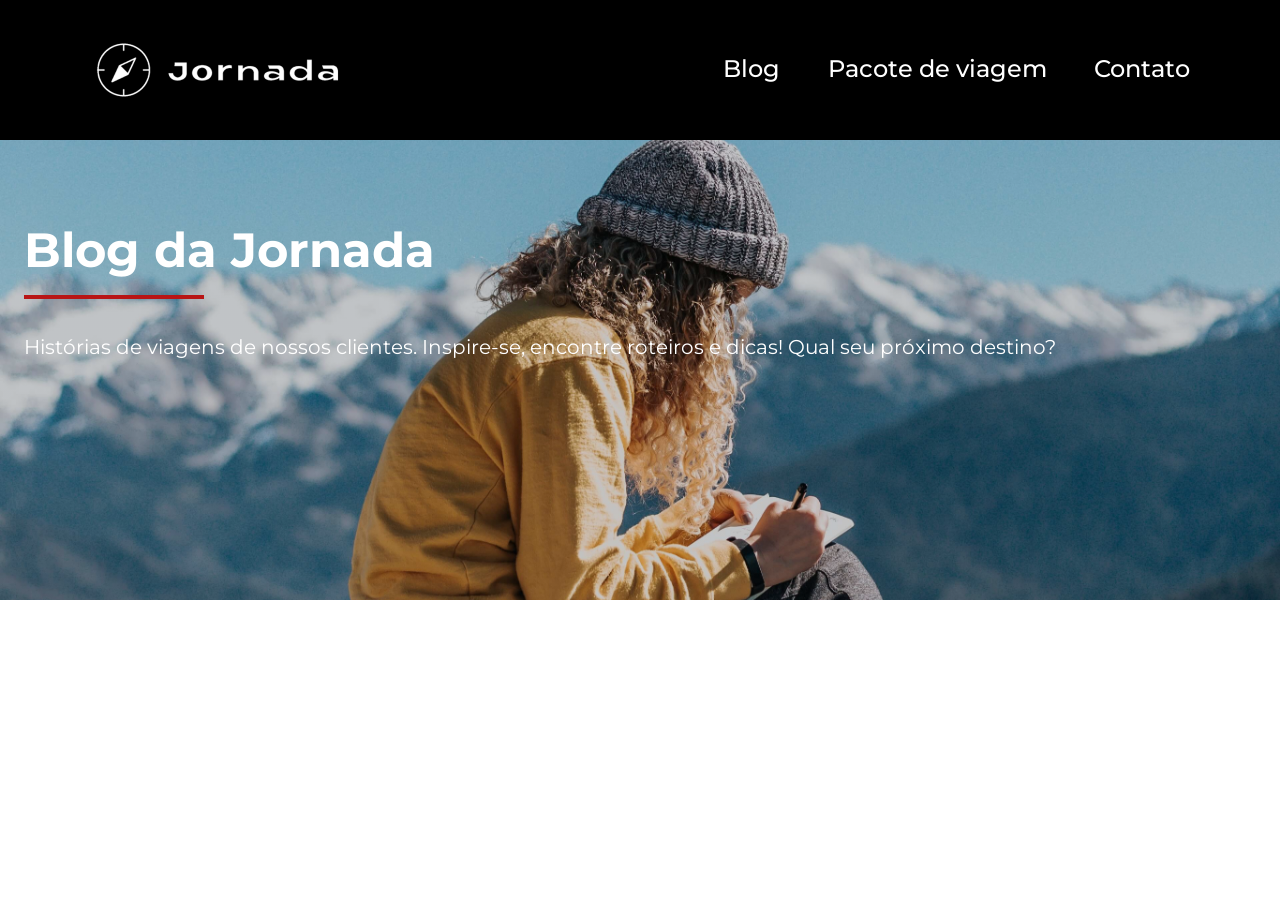
==== pages/blog.html @ 0d0328c6 "Finaliza hero mobile" ====
<!doctype html>
<html lang="pt-BR">
  <head>
    <meta charset="UTF-8" />
    <meta name="viewport" content="width=device-width, initial-scale=1.0" />
    <link rel="stylesheet" href="/css/style.css" />
    <title>Blog</title>
  </head>
  <body>
    <header class="main-header">
      <a class="logo" href="../index.html" title="voltar para a página inicial">
        <img
          class="img_mobile"
          src="../img/bussola-jornada-branca.svg"
          alt="Bussola do logo Jornada Viagens na cor branca"
        />
        <img
          class="img_desktop"
          src="../img/bussola-texto-jornada-branco.png"
          alt="Logo Jornada Viagens na cor branca"
        />
      </a>
      <div class="navigation_menu">
        <label for="menu">
          <img src="../img/menu.svg" alt="menu" />
        </label>
        <input type="checkbox" id="menu" hidden />
        <nav class="lista_esconder">
          <ul class="list_link">
            <li>
              <a href="../pages/blog.html" target="_blank" title="Acessar Blog"
                >Blog</a
              >
            </li>
            <li>
              <a
                href="../pacotes.html"
                target="_blank"
                title="Acessar pacotes de viagem"
                >Pacote de viagem</a
              >
            </li>
            <li>
              <a href="../contato.html" target="_blank" title="Acessar contato"
                >Contato</a
              >
            </li>
          </ul>
        </nav>
      </div>
    </header>
    <section class="main-hero-blog">
      <div class="hero-blog-content">
        <div class="section-title">
          <h2>Blog da Jornada</h2>
          <hr />
        </div>
        <p>
          Histórias de viagens de nossos clientes. Inspire-se, encontre roteiros
          e dicas! Qual seu próximo destino?
        </p>
      </div>
    </section>
  </body>
</html>
---- css/style.css ----
@import url(global.css);
@import url(header.css);
@import url(hero.css);
@import url(offers.css);
@import url(category-search.css);
@import url(destinations.css);
@import url(payments.css);
@import url(testimonials.css);
@import url(main_footer.css);
@import url(pages-blog-hero.css);
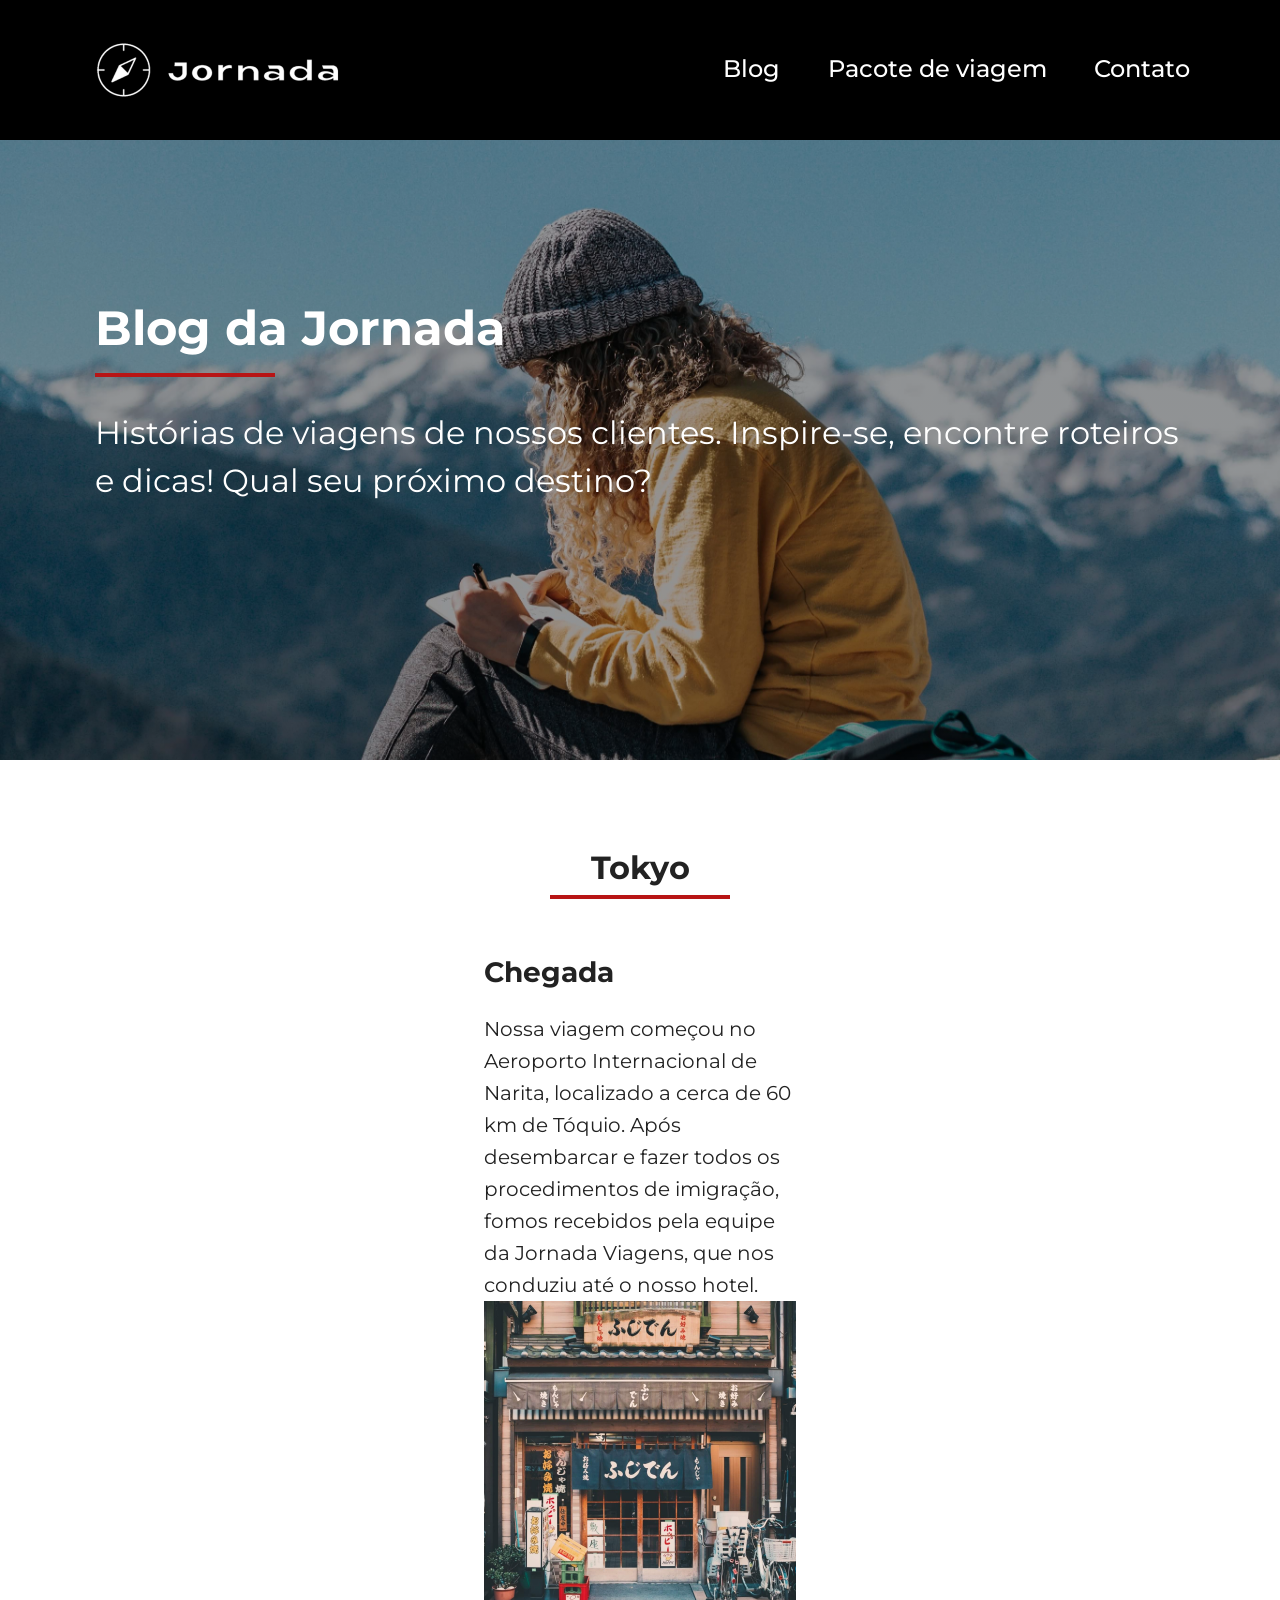
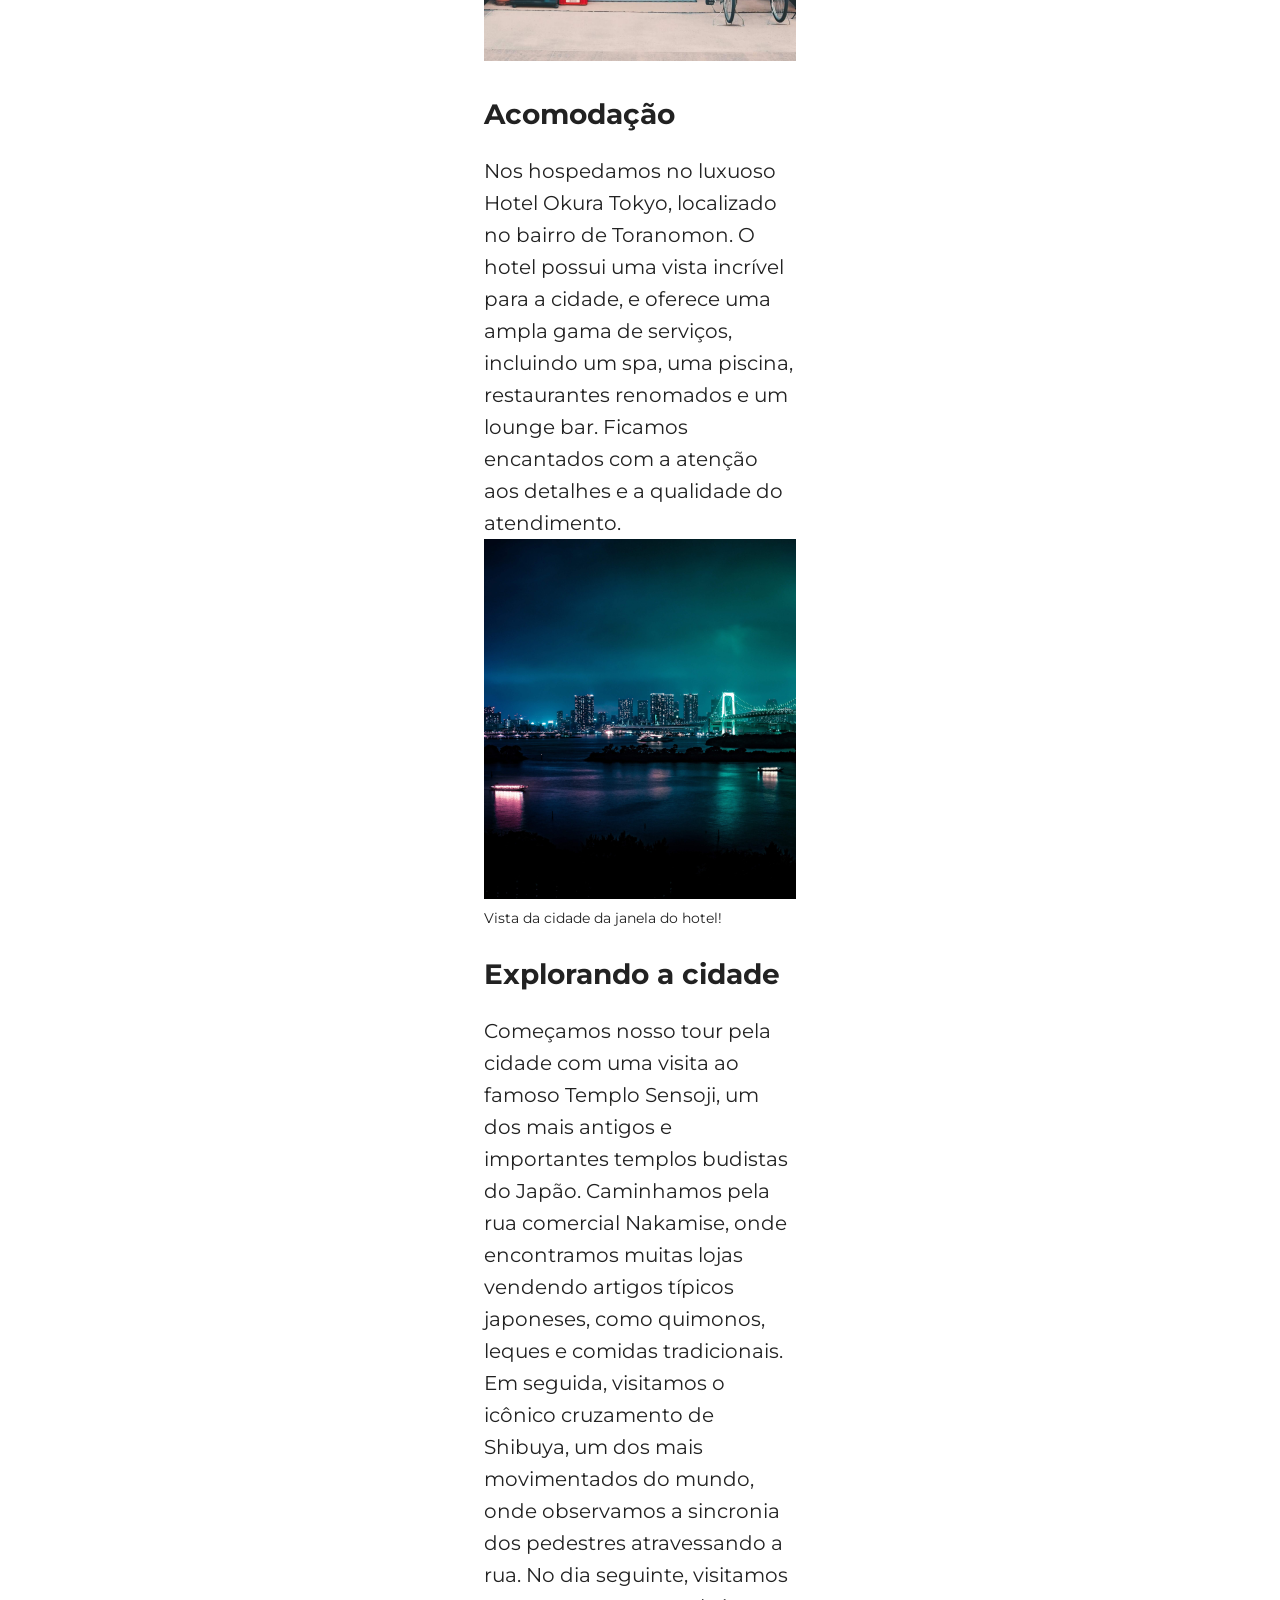
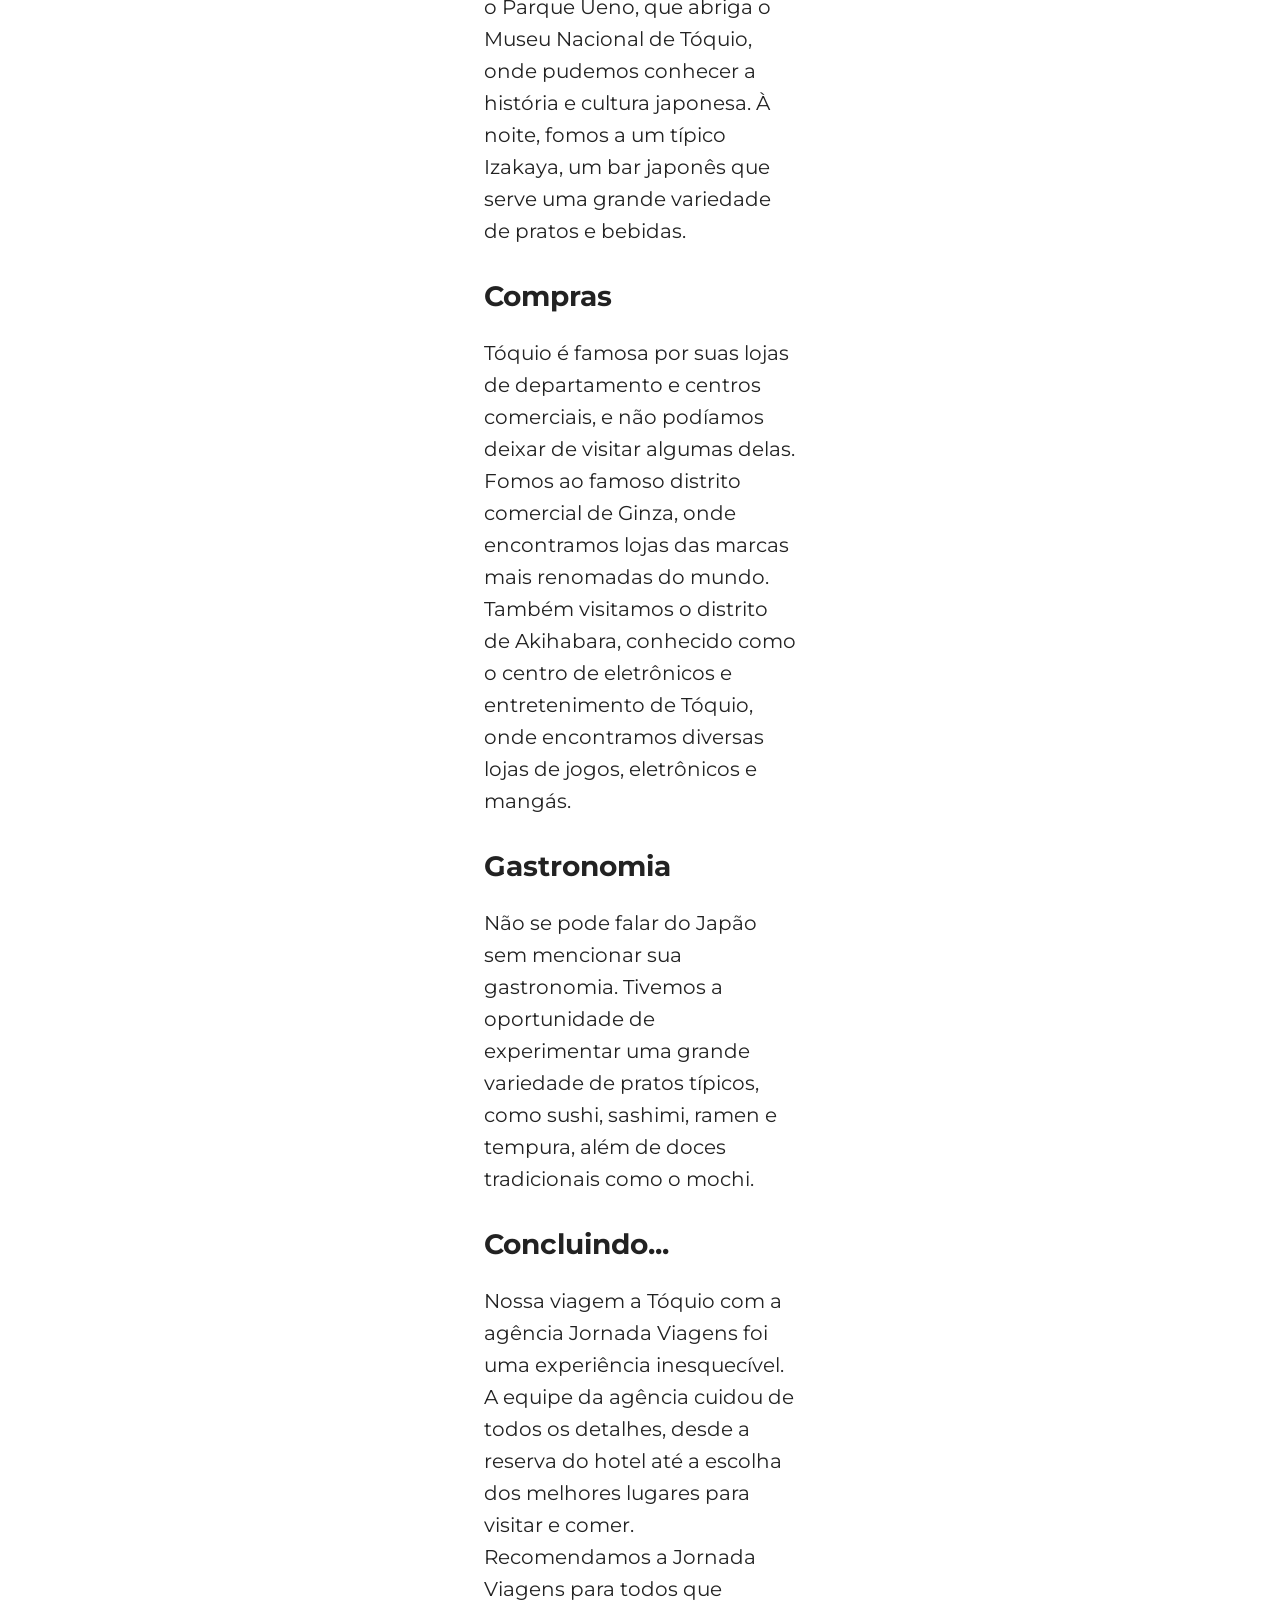
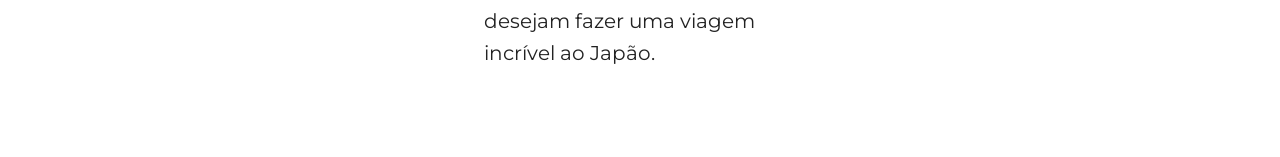
==== commit 6f7ad93c: "Finaliza seção destinations do blog para mobile" ====
--- a/pages/blog.html
+++ b/pages/blog.html
@@ -61,5 +61,78 @@
         </p>
       </div>
     </section>
+    <section class="blog-destinations">
+      <div>
+        <div class="section-title">
+          <h2>Tokyo</h2>
+          <hr />
+        </div>
+        <div class="blog-destinations-content">
+          <h3>Chegada</h3>
+          <p>
+            Nossa viagem começou no Aeroporto Internacional de Narita,
+            localizado a cerca de 60 km de Tóquio. Após desembarcar e fazer
+            todos os procedimentos de imigração, fomos recebidos pela equipe da
+            Jornada Viagens, que nos conduziu até o nosso hotel.
+          </p>
+          <div class="blog-tokyo-store">
+            <img
+              src="/img/blog-tokyo-store-mobile.png"
+              alt="Imagem da frente de uma loja em Tokyo"
+            />
+          </div>
+          <h3>Acomodação</h3>
+          <p>
+            Nos hospedamos no luxuoso Hotel Okura Tokyo, localizado no bairro de
+            Toranomon. O hotel possui uma vista incrível para a cidade, e
+            oferece uma ampla gama de serviços, incluindo um spa, uma piscina,
+            restaurantes renomados e um lounge bar. Ficamos encantados com a
+            atenção aos detalhes e a qualidade do atendimento.
+          </p>
+          <div class="blog-tokyo">
+            <img src="/img/Tokyo_Mobile.png" alt="Imagem de Tokyo" />
+            <figcaption>Vista da cidade da janela do hotel!</figcaption>
+          </div>
+          <h3>Explorando a cidade</h3>
+          <p>
+            Começamos nosso tour pela cidade com uma visita ao famoso Templo
+            Sensoji, um dos mais antigos e importantes templos budistas do
+            Japão. Caminhamos pela rua comercial Nakamise, onde encontramos
+            muitas lojas vendendo artigos típicos japoneses, como quimonos,
+            leques e comidas tradicionais. Em seguida, visitamos o icônico
+            cruzamento de Shibuya, um dos mais movimentados do mundo, onde
+            observamos a sincronia dos pedestres atravessando a rua. No dia
+            seguinte, visitamos o Parque Ueno, que abriga o Museu Nacional de
+            Tóquio, onde pudemos conhecer a história e cultura japonesa. À
+            noite, fomos a um típico Izakaya, um bar japonês que serve uma
+            grande variedade de pratos e bebidas.
+          </p>
+          <h3>Compras</h3>
+          <p>
+            Tóquio é famosa por suas lojas de departamento e centros comerciais,
+            e não podíamos deixar de visitar algumas delas. Fomos ao famoso
+            distrito comercial de Ginza, onde encontramos lojas das marcas mais
+            renomadas do mundo. Também visitamos o distrito de Akihabara,
+            conhecido como o centro de eletrônicos e entretenimento de Tóquio,
+            onde encontramos diversas lojas de jogos, eletrônicos e mangás.
+          </p>
+          <h3>Gastronomia</h3>
+          <p>
+            Não se pode falar do Japão sem mencionar sua gastronomia. Tivemos a
+            oportunidade de experimentar uma grande variedade de pratos típicos,
+            como sushi, sashimi, ramen e tempura, além de doces tradicionais
+            como o mochi.
+          </p>
+          <h3>Concluindo...</h3>
+          <p>
+            Nossa viagem a Tóquio com a agência Jornada Viagens foi uma
+            experiência inesquecível. A equipe da agência cuidou de todos os
+            detalhes, desde a reserva do hotel até a escolha dos melhores
+            lugares para visitar e comer. Recomendamos a Jornada Viagens para
+            todos que desejam fazer uma viagem incrível ao Japão.
+          </p>
+        </div>
+      </div>
+    </section>
   </body>
 </html>
--- a/css/style.css
+++ b/css/style.css
@@ -7,4 +7,5 @@
 @import url(payments.css);
 @import url(testimonials.css);
 @import url(main_footer.css);
-@import url(pages-blog-hero.css);+@import url(pages-blog-hero.css);
+@import url(pages-blog-destinations.css);
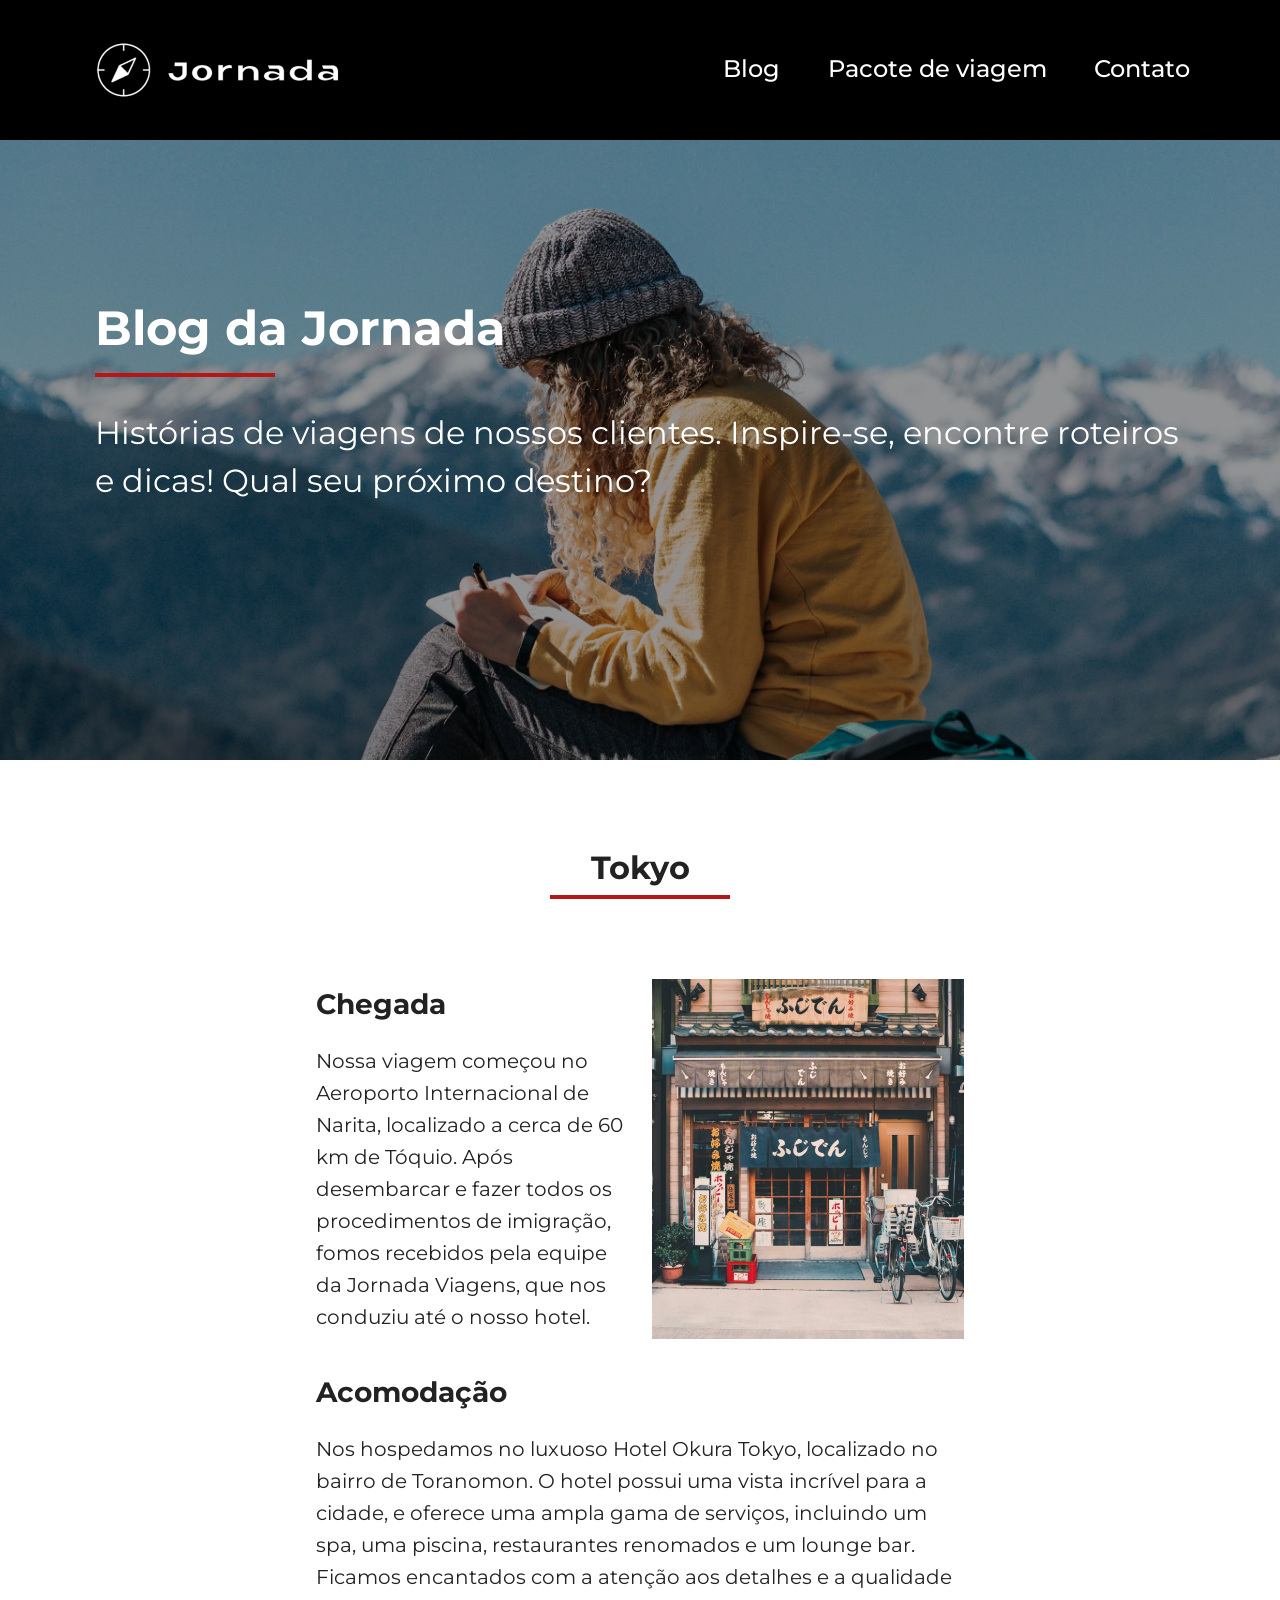
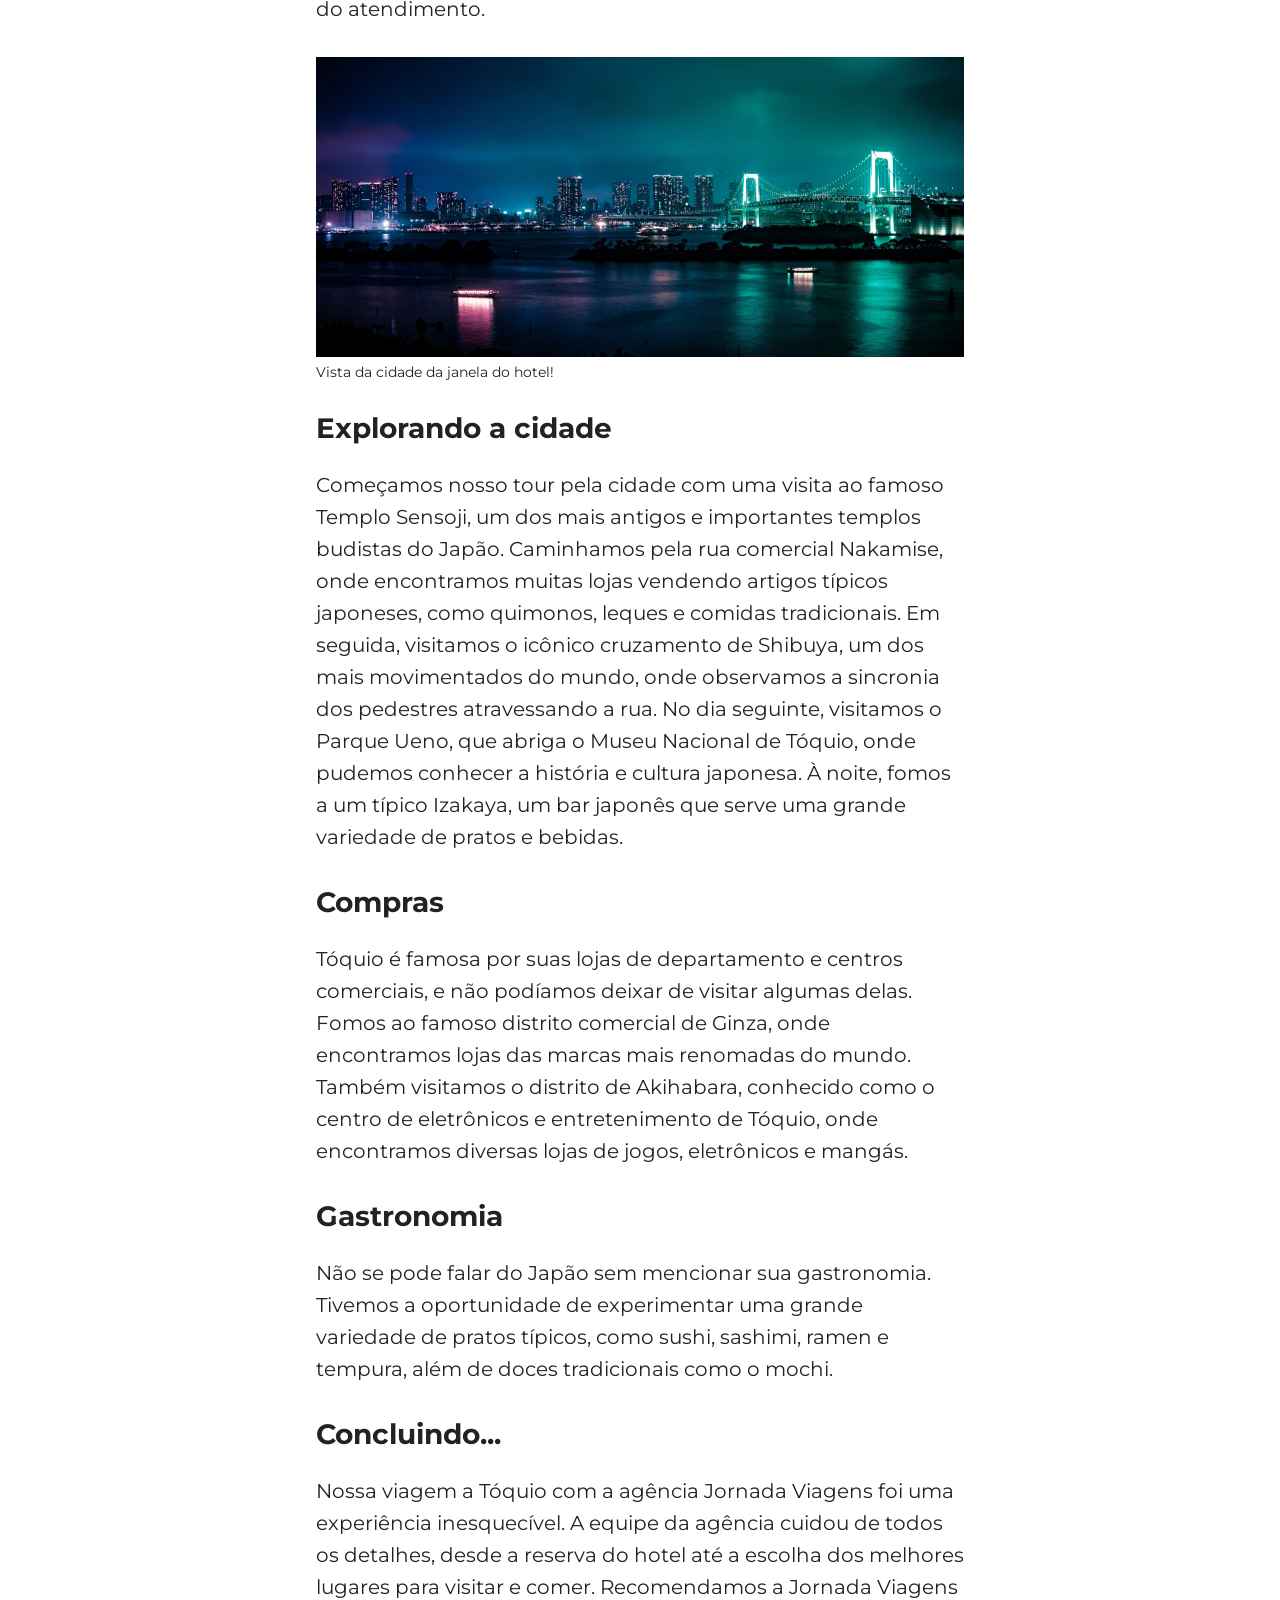
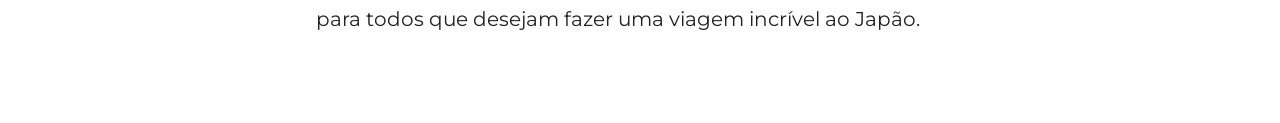
==== commit f231a2ef: "Finaliza seção blog-destinations para tablets" ====
--- a/pages/blog.html
+++ b/pages/blog.html
@@ -62,76 +62,77 @@
       </div>
     </section>
     <section class="blog-destinations">
-      <div>
-        <div class="section-title">
-          <h2>Tokyo</h2>
-          <hr />
-        </div>
-        <div class="blog-destinations-content">
-          <h3>Chegada</h3>
-          <p>
-            Nossa viagem começou no Aeroporto Internacional de Narita,
-            localizado a cerca de 60 km de Tóquio. Após desembarcar e fazer
-            todos os procedimentos de imigração, fomos recebidos pela equipe da
-            Jornada Viagens, que nos conduziu até o nosso hotel.
-          </p>
-          <div class="blog-tokyo-store">
+      <div class="section-title">
+        <h2>Tokyo</h2>
+        <hr />
+      </div>
+      <div class="blog-destinations-content">
+        <div class="blog-content-Tokyo">
+          <div class="blog-container-Tokyo">
+            <h3>Chegada</h3>
+            <p>
+              Nossa viagem começou no Aeroporto Internacional de Narita,
+              localizado a cerca de 60 km de Tóquio. Após desembarcar e fazer
+              todos os procedimentos de imigração, fomos recebidos pela equipe
+              da Jornada Viagens, que nos conduziu até o nosso hotel.
+            </p>
+          </div>
+          <div class="blog-img">
             <img
               src="/img/blog-tokyo-store-mobile.png"
               alt="Imagem da frente de uma loja em Tokyo"
             />
           </div>
-          <h3>Acomodação</h3>
-          <p>
-            Nos hospedamos no luxuoso Hotel Okura Tokyo, localizado no bairro de
-            Toranomon. O hotel possui uma vista incrível para a cidade, e
-            oferece uma ampla gama de serviços, incluindo um spa, uma piscina,
-            restaurantes renomados e um lounge bar. Ficamos encantados com a
-            atenção aos detalhes e a qualidade do atendimento.
-          </p>
-          <div class="blog-tokyo">
-            <img src="/img/Tokyo_Mobile.png" alt="Imagem de Tokyo" />
-            <figcaption>Vista da cidade da janela do hotel!</figcaption>
-          </div>
-          <h3>Explorando a cidade</h3>
-          <p>
-            Começamos nosso tour pela cidade com uma visita ao famoso Templo
-            Sensoji, um dos mais antigos e importantes templos budistas do
-            Japão. Caminhamos pela rua comercial Nakamise, onde encontramos
-            muitas lojas vendendo artigos típicos japoneses, como quimonos,
-            leques e comidas tradicionais. Em seguida, visitamos o icônico
-            cruzamento de Shibuya, um dos mais movimentados do mundo, onde
-            observamos a sincronia dos pedestres atravessando a rua. No dia
-            seguinte, visitamos o Parque Ueno, que abriga o Museu Nacional de
-            Tóquio, onde pudemos conhecer a história e cultura japonesa. À
-            noite, fomos a um típico Izakaya, um bar japonês que serve uma
-            grande variedade de pratos e bebidas.
-          </p>
-          <h3>Compras</h3>
-          <p>
-            Tóquio é famosa por suas lojas de departamento e centros comerciais,
-            e não podíamos deixar de visitar algumas delas. Fomos ao famoso
-            distrito comercial de Ginza, onde encontramos lojas das marcas mais
-            renomadas do mundo. Também visitamos o distrito de Akihabara,
-            conhecido como o centro de eletrônicos e entretenimento de Tóquio,
-            onde encontramos diversas lojas de jogos, eletrônicos e mangás.
-          </p>
-          <h3>Gastronomia</h3>
-          <p>
-            Não se pode falar do Japão sem mencionar sua gastronomia. Tivemos a
-            oportunidade de experimentar uma grande variedade de pratos típicos,
-            como sushi, sashimi, ramen e tempura, além de doces tradicionais
-            como o mochi.
-          </p>
-          <h3>Concluindo...</h3>
-          <p>
-            Nossa viagem a Tóquio com a agência Jornada Viagens foi uma
-            experiência inesquecível. A equipe da agência cuidou de todos os
-            detalhes, desde a reserva do hotel até a escolha dos melhores
-            lugares para visitar e comer. Recomendamos a Jornada Viagens para
-            todos que desejam fazer uma viagem incrível ao Japão.
-          </p>
         </div>
+        <h3>Acomodação</h3>
+        <p>
+          Nos hospedamos no luxuoso Hotel Okura Tokyo, localizado no bairro de
+          Toranomon. O hotel possui uma vista incrível para a cidade, e oferece
+          uma ampla gama de serviços, incluindo um spa, uma piscina,
+          restaurantes renomados e um lounge bar. Ficamos encantados com a
+          atenção aos detalhes e a qualidade do atendimento.
+        </p>
+        <div class="blog-img blog-tokyo">
+          <img src="/img/Tokyo_Mobile.png" alt="Imagem de Tokyo" />
+        </div>
+        <p class="caption">Vista da cidade da janela do hotel!</p>
+        <h3>Explorando a cidade</h3>
+        <p>
+          Começamos nosso tour pela cidade com uma visita ao famoso Templo
+          Sensoji, um dos mais antigos e importantes templos budistas do Japão.
+          Caminhamos pela rua comercial Nakamise, onde encontramos muitas lojas
+          vendendo artigos típicos japoneses, como quimonos, leques e comidas
+          tradicionais. Em seguida, visitamos o icônico cruzamento de Shibuya,
+          um dos mais movimentados do mundo, onde observamos a sincronia dos
+          pedestres atravessando a rua. No dia seguinte, visitamos o Parque
+          Ueno, que abriga o Museu Nacional de Tóquio, onde pudemos conhecer a
+          história e cultura japonesa. À noite, fomos a um típico Izakaya, um
+          bar japonês que serve uma grande variedade de pratos e bebidas.
+        </p>
+        <h3>Compras</h3>
+        <p>
+          Tóquio é famosa por suas lojas de departamento e centros comerciais, e
+          não podíamos deixar de visitar algumas delas. Fomos ao famoso distrito
+          comercial de Ginza, onde encontramos lojas das marcas mais renomadas
+          do mundo. Também visitamos o distrito de Akihabara, conhecido como o
+          centro de eletrônicos e entretenimento de Tóquio, onde encontramos
+          diversas lojas de jogos, eletrônicos e mangás.
+        </p>
+        <h3>Gastronomia</h3>
+        <p>
+          Não se pode falar do Japão sem mencionar sua gastronomia. Tivemos a
+          oportunidade de experimentar uma grande variedade de pratos típicos,
+          como sushi, sashimi, ramen e tempura, além de doces tradicionais como
+          o mochi.
+        </p>
+        <h3>Concluindo...</h3>
+        <p>
+          Nossa viagem a Tóquio com a agência Jornada Viagens foi uma
+          experiência inesquecível. A equipe da agência cuidou de todos os
+          detalhes, desde a reserva do hotel até a escolha dos melhores lugares
+          para visitar e comer. Recomendamos a Jornada Viagens para todos que
+          desejam fazer uma viagem incrível ao Japão.
+        </p>
       </div>
     </section>
   </body>
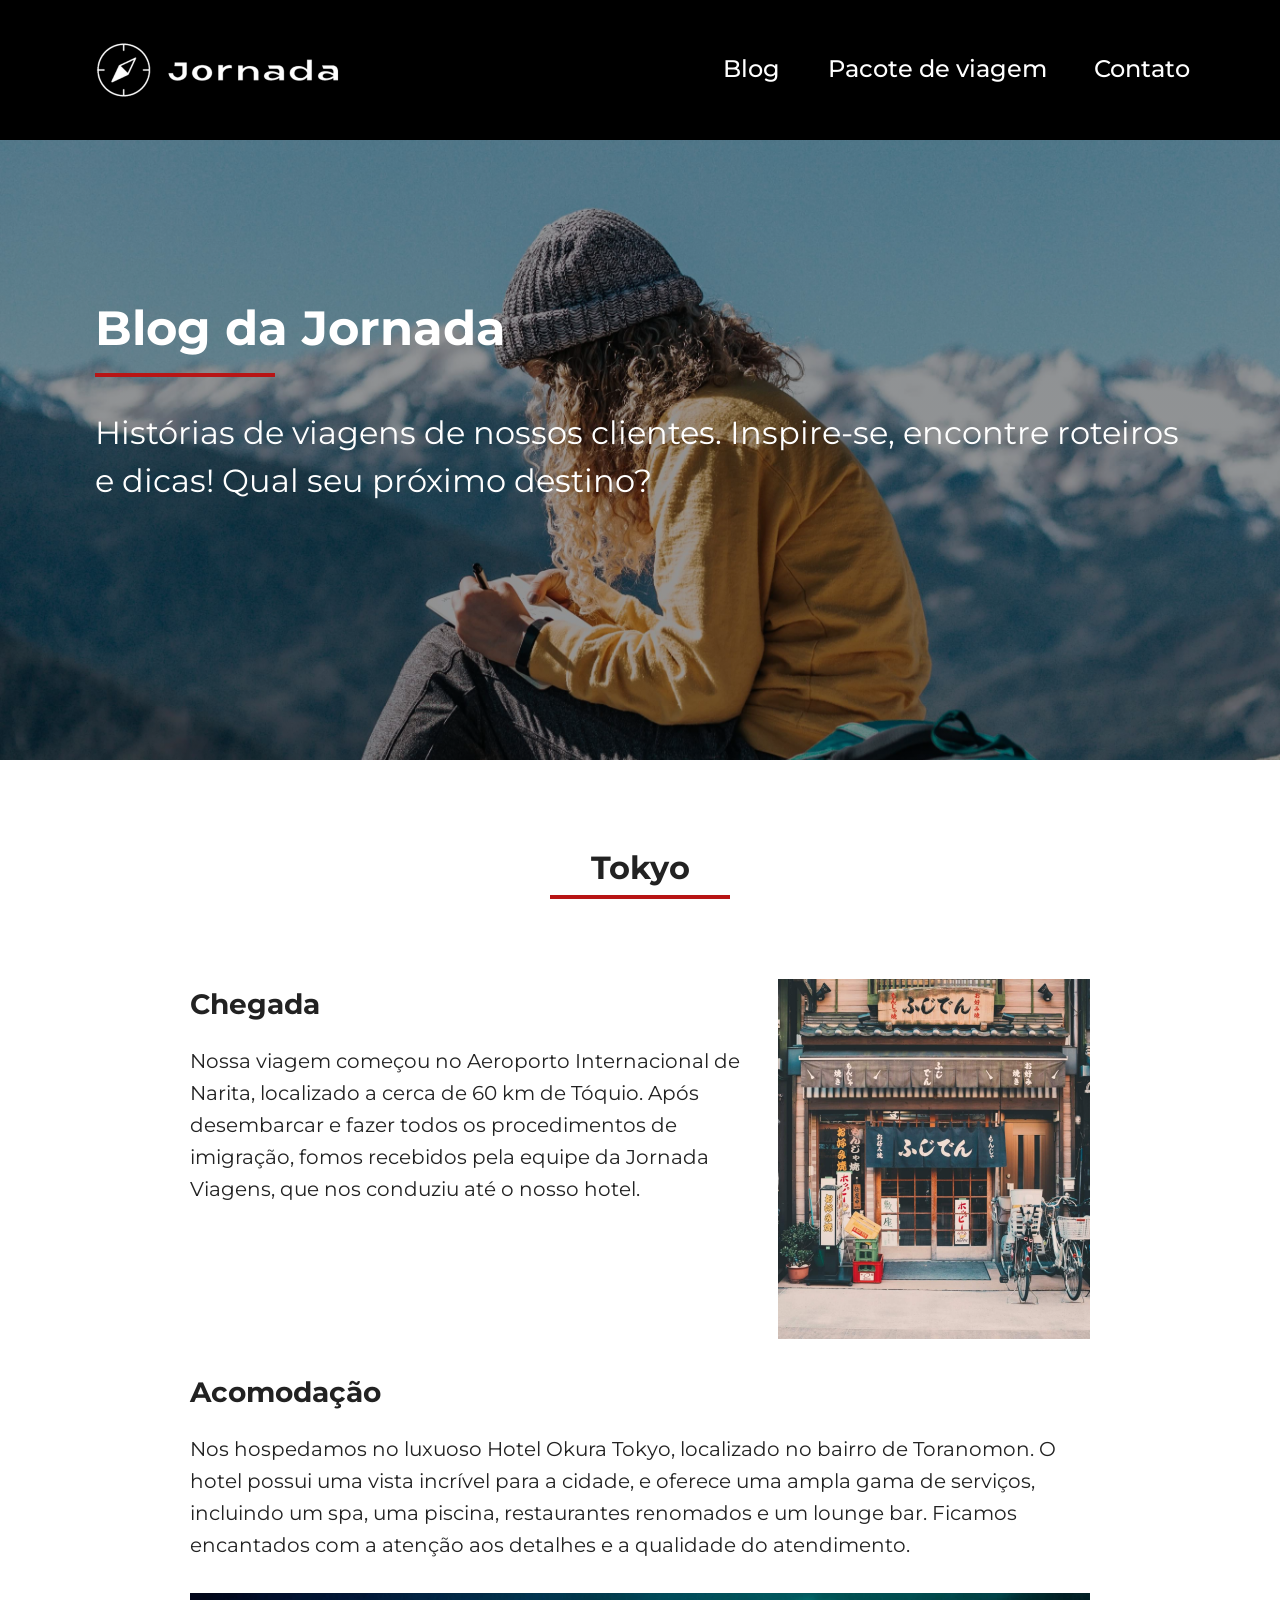
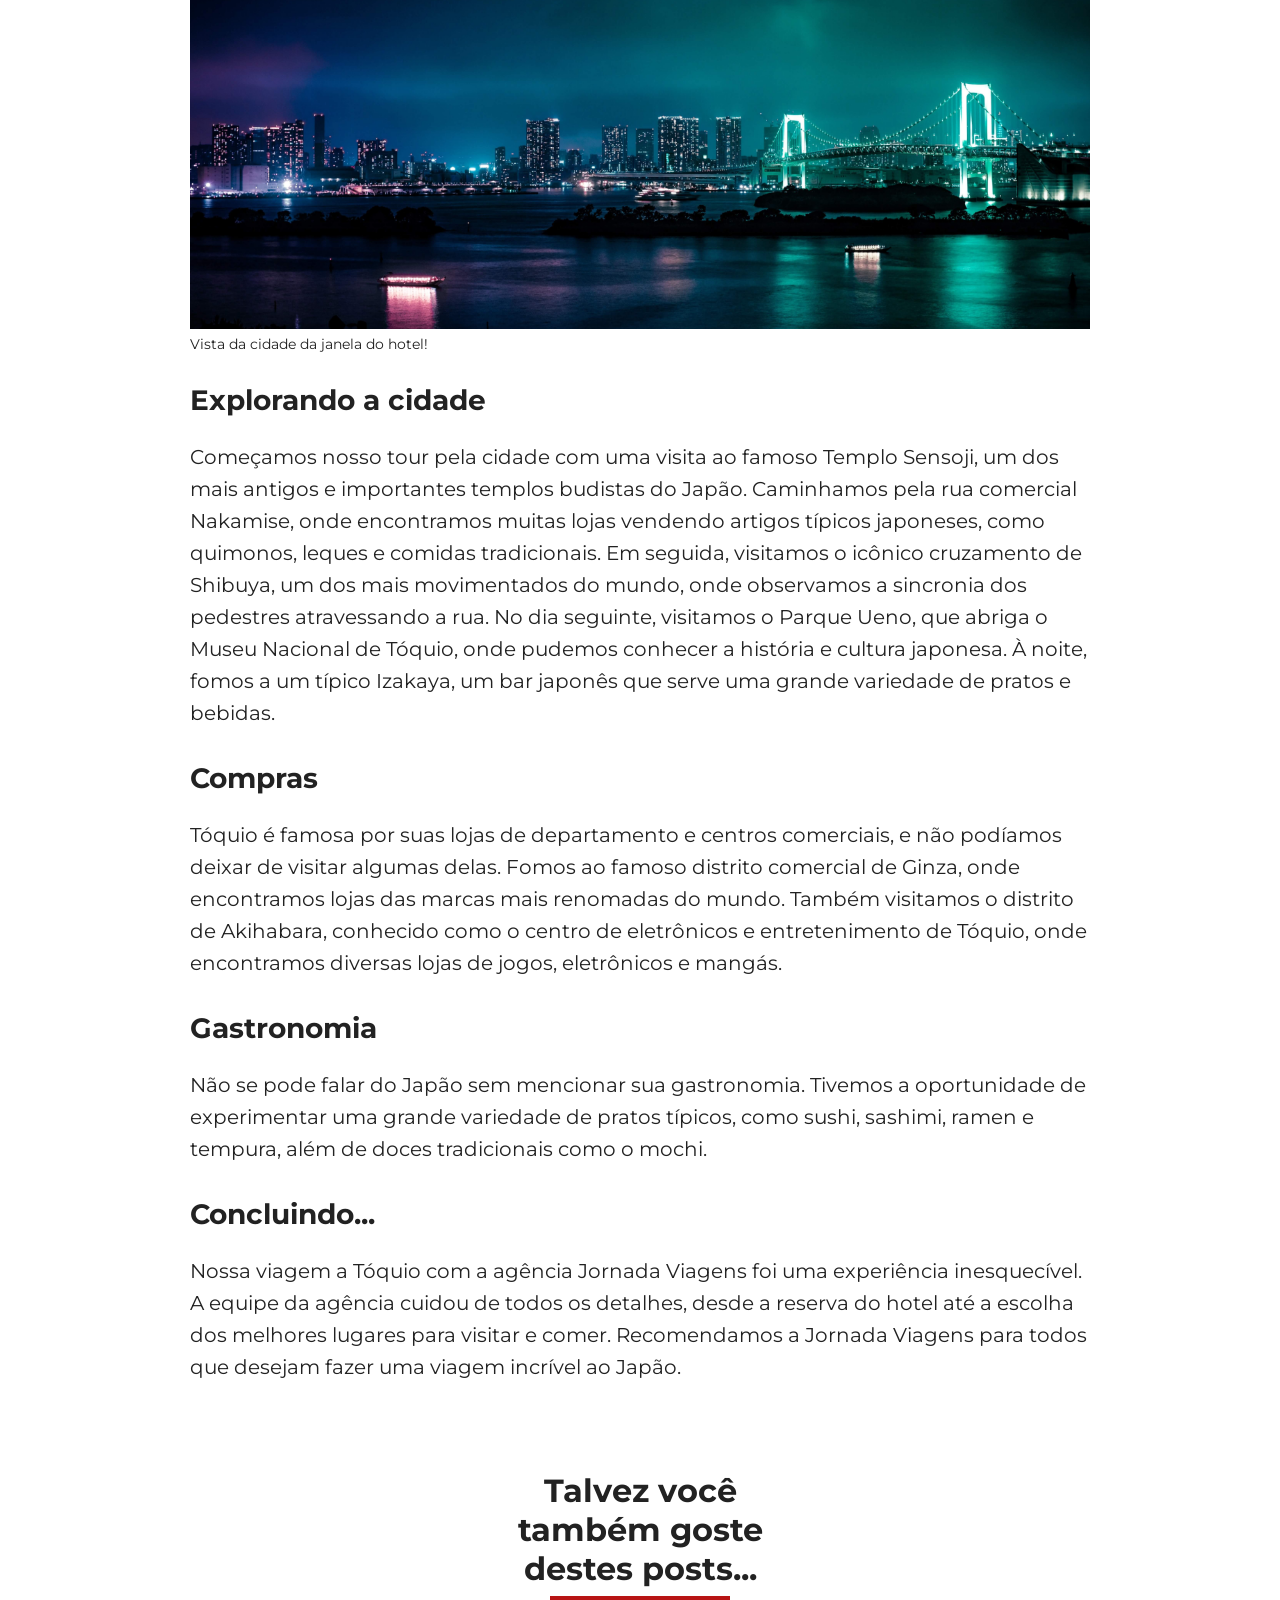
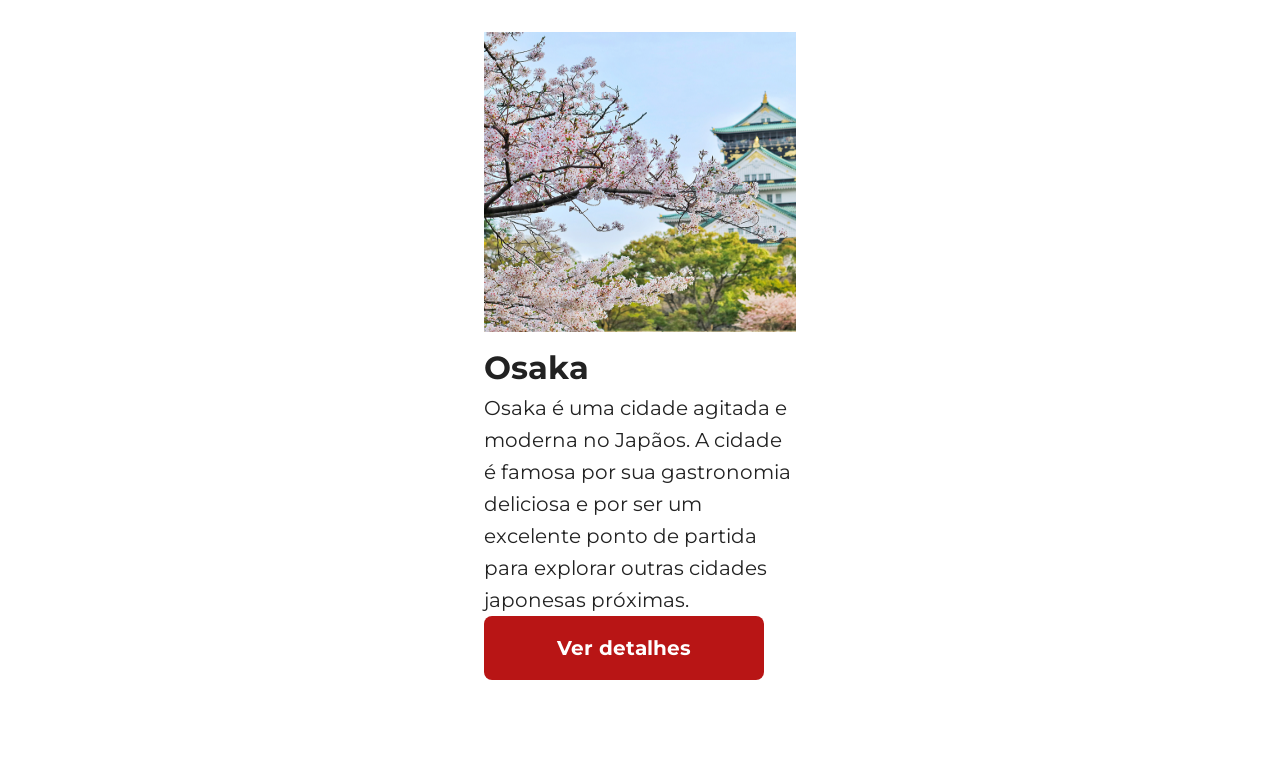
==== commit f0006b5f: "Desenvolvimento da seção blog-suggestion" ====
--- a/pages/blog.html
+++ b/pages/blog.html
@@ -77,7 +77,7 @@
               da Jornada Viagens, que nos conduziu até o nosso hotel.
             </p>
           </div>
-          <div class="blog-img">
+          <div class="blog-img blog-store-img">
             <img
               src="/img/blog-tokyo-store-mobile.png"
               alt="Imagem da frente de uma loja em Tokyo"
@@ -135,5 +135,38 @@
         </p>
       </div>
     </section>
+    <section class="suggestion">
+      <div class="section-title">
+        <h2>Talvez você também goste destes posts...</h2>
+        <hr />
+      </div>
+      <div class="suggestion-items">
+        <article class="suggestion-item">
+          <header>
+            <div class="suggestion-img Osaka">
+              <img
+                src="/img/Osaka_Mobile.png"
+                alt="Imagem de uma árvore cerejera"
+              />
+            </div>
+            <h4 class="blog-suggestion-title">Osaka</h4>
+          </header>
+          <p class="blog-suggestion-text">
+            Osaka é uma cidade agitada e moderna no Japãos. A cidade é famosa
+            por sua gastronomia deliciosa e por ser um excelente ponto de
+            partida para explorar outras cidades japonesas próximas.
+          </p>
+          <footer>
+            <a
+              href="#"
+              class="button"
+              target="blank"
+              title="Veja mais detalhes do destino Osaka"
+              >Ver detalhes
+            </a>
+          </footer>
+        </article>
+      </div>
+    </section>
   </body>
 </html>
--- a/css/style.css
+++ b/css/style.css
@@ -9,3 +9,4 @@
 @import url(main_footer.css);
 @import url(pages-blog-hero.css);
 @import url(pages-blog-destinations.css);
+@import url(pages-blog-suggestion.css);
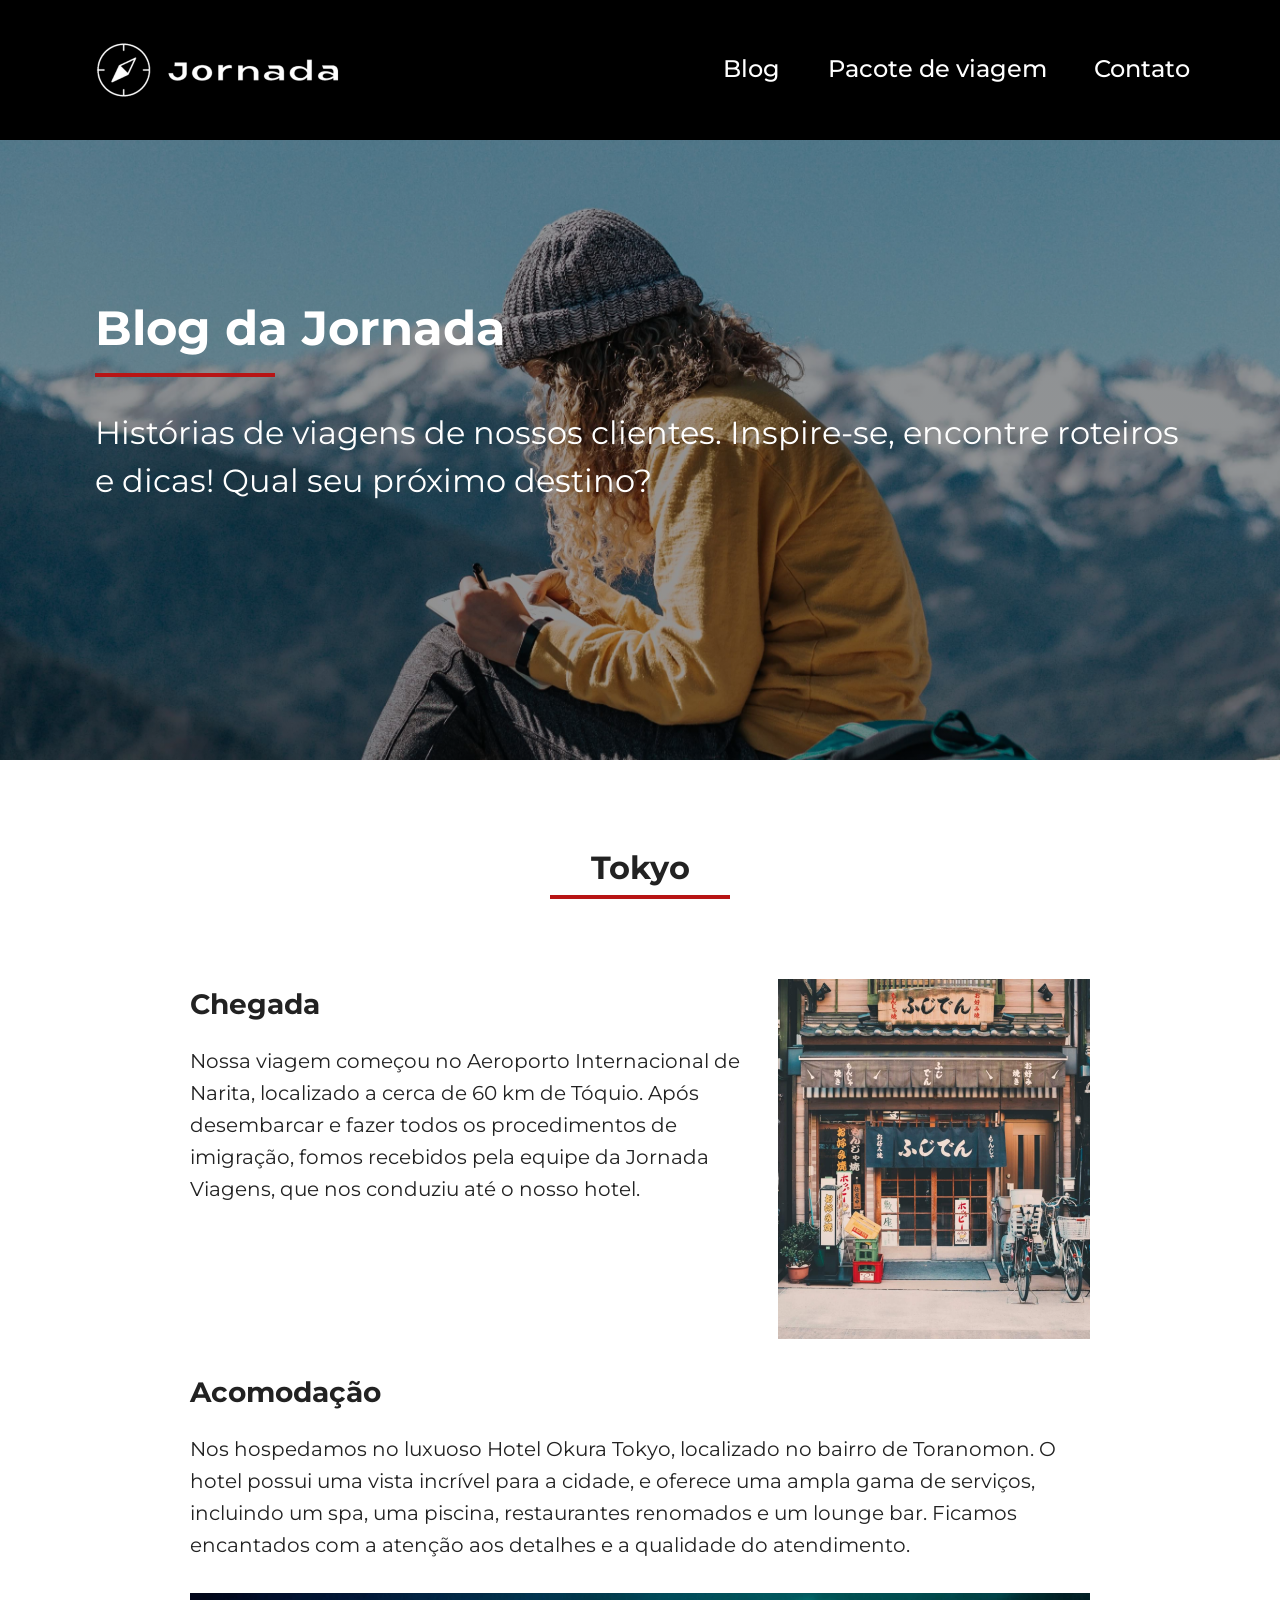
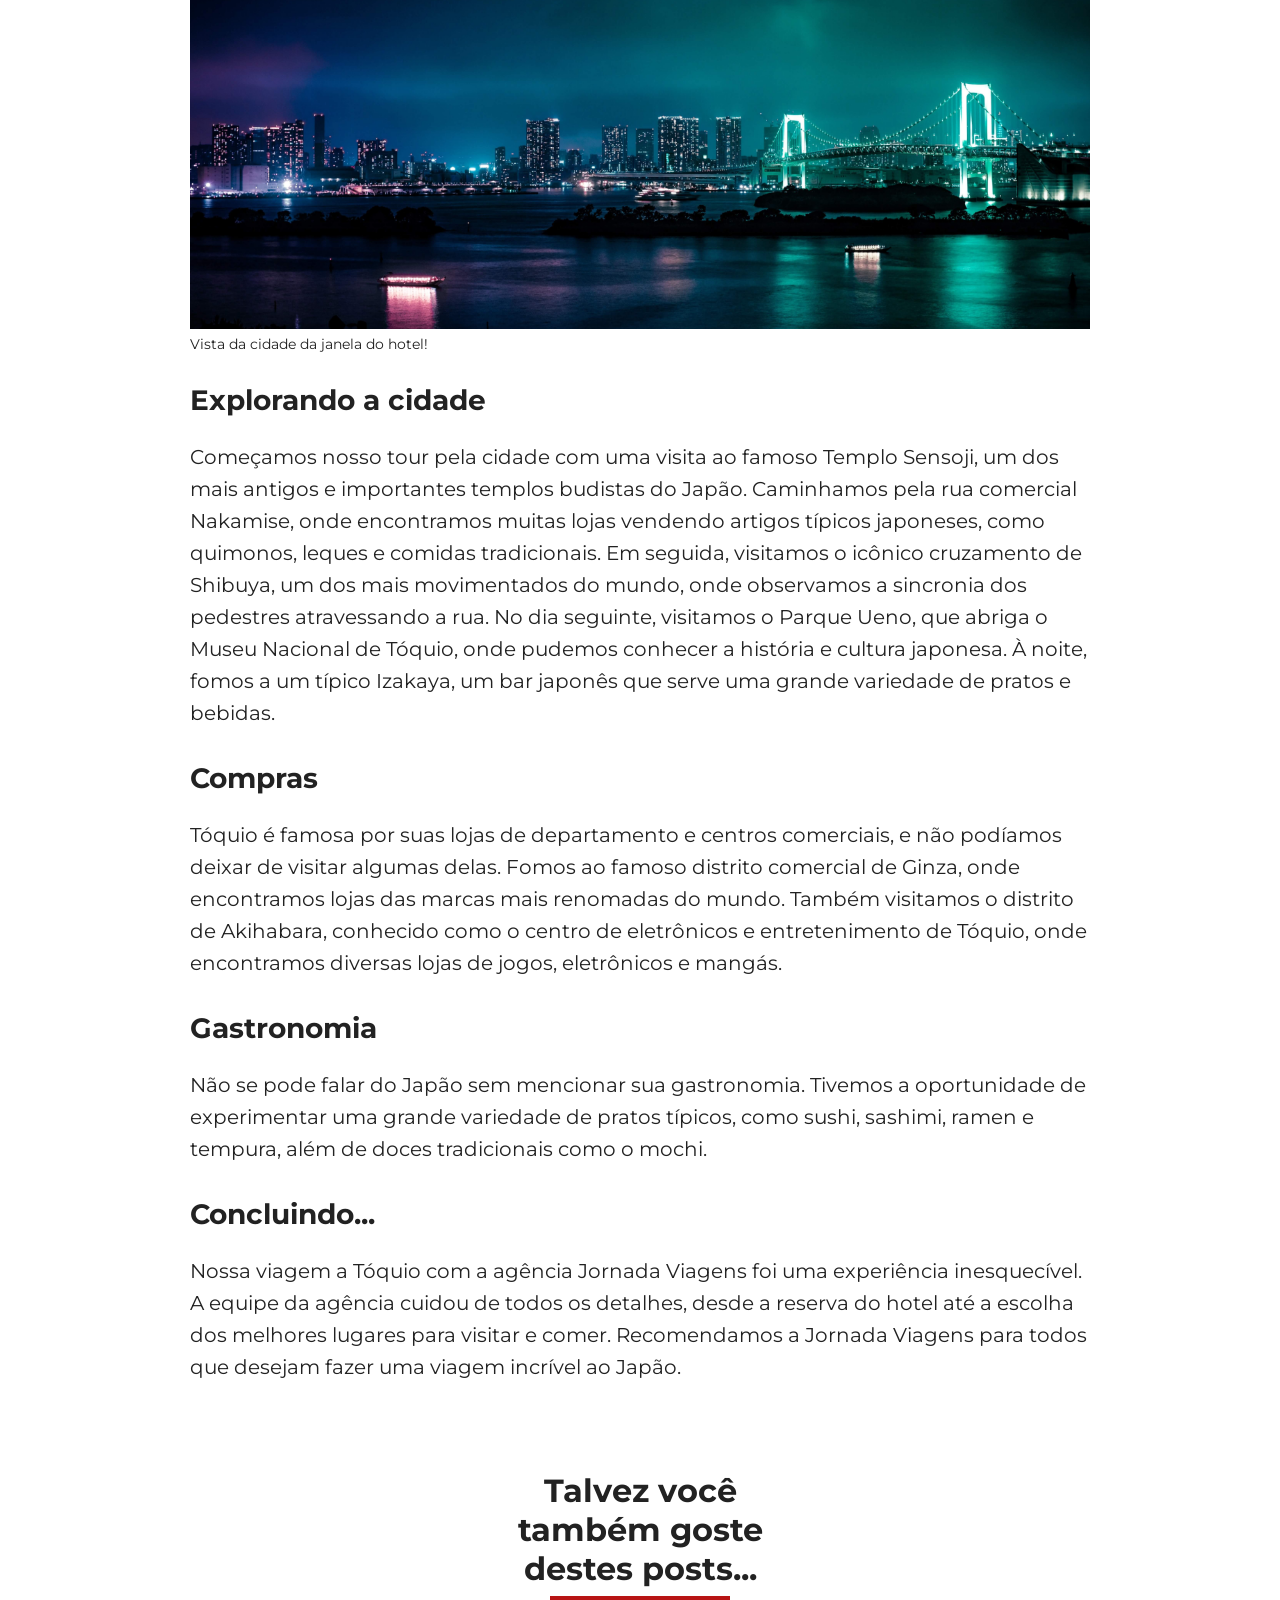
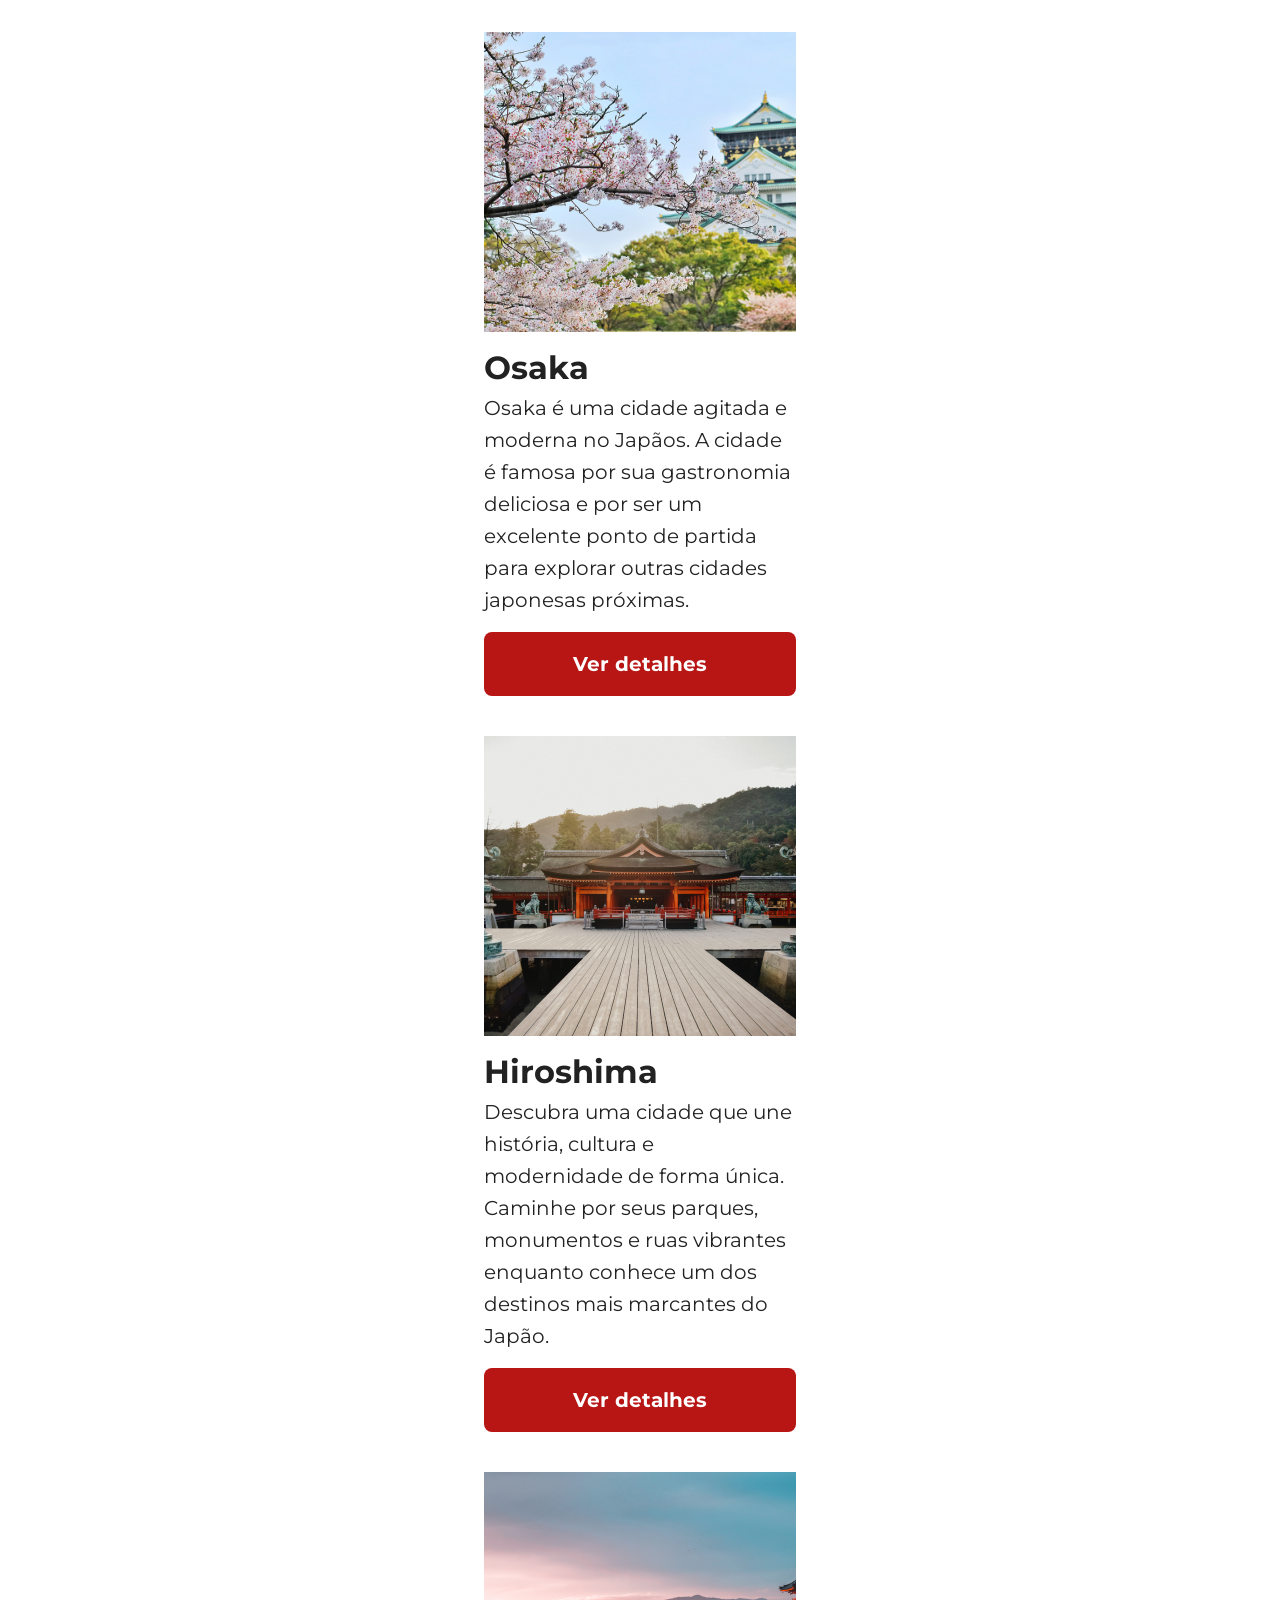
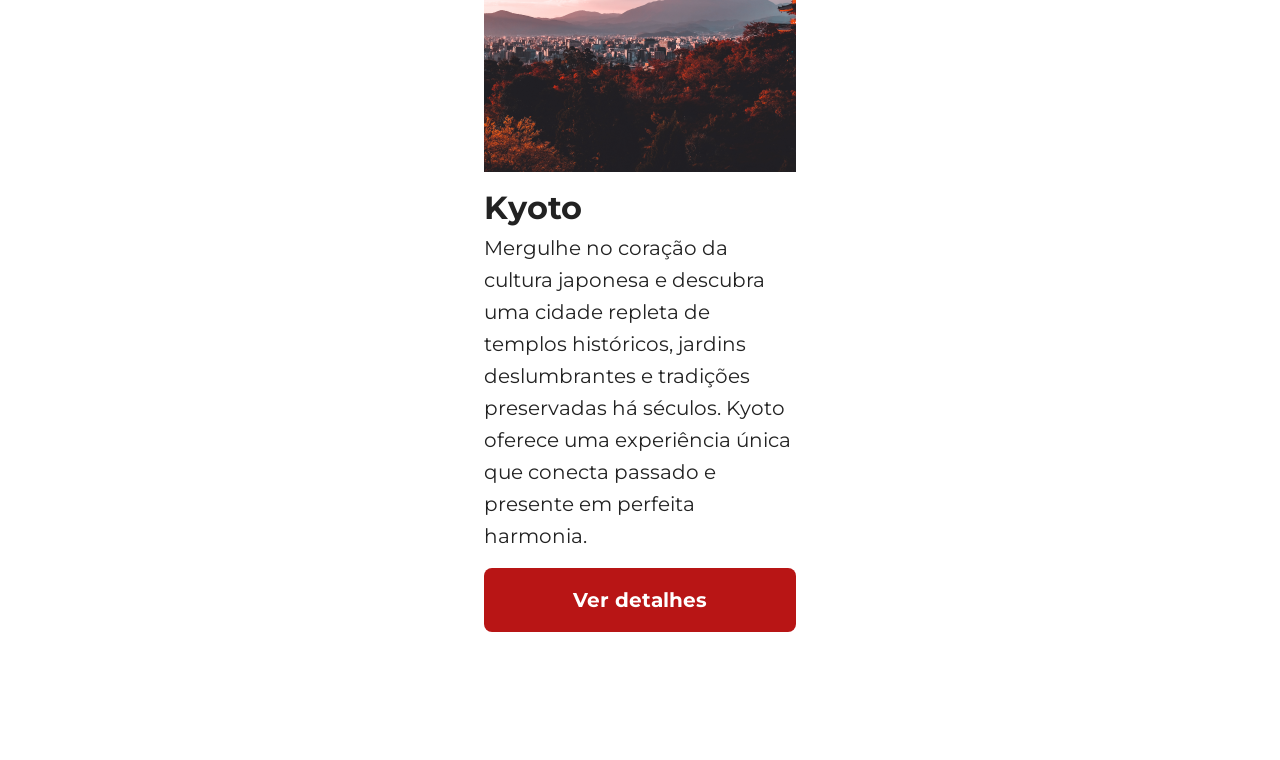
==== commit bde04c09: "Finaliza seção suggestion para mobile" ====
--- a/pages/blog.html
+++ b/pages/blog.html
@@ -166,6 +166,57 @@
             </a>
           </footer>
         </article>
+        <article class="suggestion-item">
+          <header>
+            <div class="suggestion-img Osaka">
+              <img
+                src="/img/Hiroshima_Mobile.png"
+                alt="Imagem de uma árvore cerejera"
+              />
+            </div>
+            <h4 class="blog-suggestion-title">Hiroshima</h4>
+          </header>
+          <p class="blog-suggestion-text">
+            Descubra uma cidade que une história, cultura e modernidade de forma
+            única. Caminhe por seus parques, monumentos e ruas vibrantes
+            enquanto conhece um dos destinos mais marcantes do Japão.
+          </p>
+          <footer>
+            <a
+              href="#"
+              class="button"
+              target="blank"
+              title="Veja mais detalhes do destino Osaka"
+              >Ver detalhes
+            </a>
+          </footer>
+        </article>
+        <article class="suggestion-item">
+          <header>
+            <div class="suggestion-img Osaka">
+              <img
+                src="/img/Kyoto_Mobile.png"
+                alt="Imagem de uma árvore cerejera"
+              />
+            </div>
+            <h4 class="blog-suggestion-title">Kyoto</h4>
+          </header>
+          <p class="blog-suggestion-text">
+            Mergulhe no coração da cultura japonesa e descubra uma cidade
+            repleta de templos históricos, jardins deslumbrantes e tradições
+            preservadas há séculos. Kyoto oferece uma experiência única que
+            conecta passado e presente em perfeita harmonia.
+          </p>
+          <footer>
+            <a
+              href="#"
+              class="button"
+              target="blank"
+              title="Veja mais detalhes do destino Osaka"
+              >Ver detalhes
+            </a>
+          </footer>
+        </article>
       </div>
     </section>
   </body>
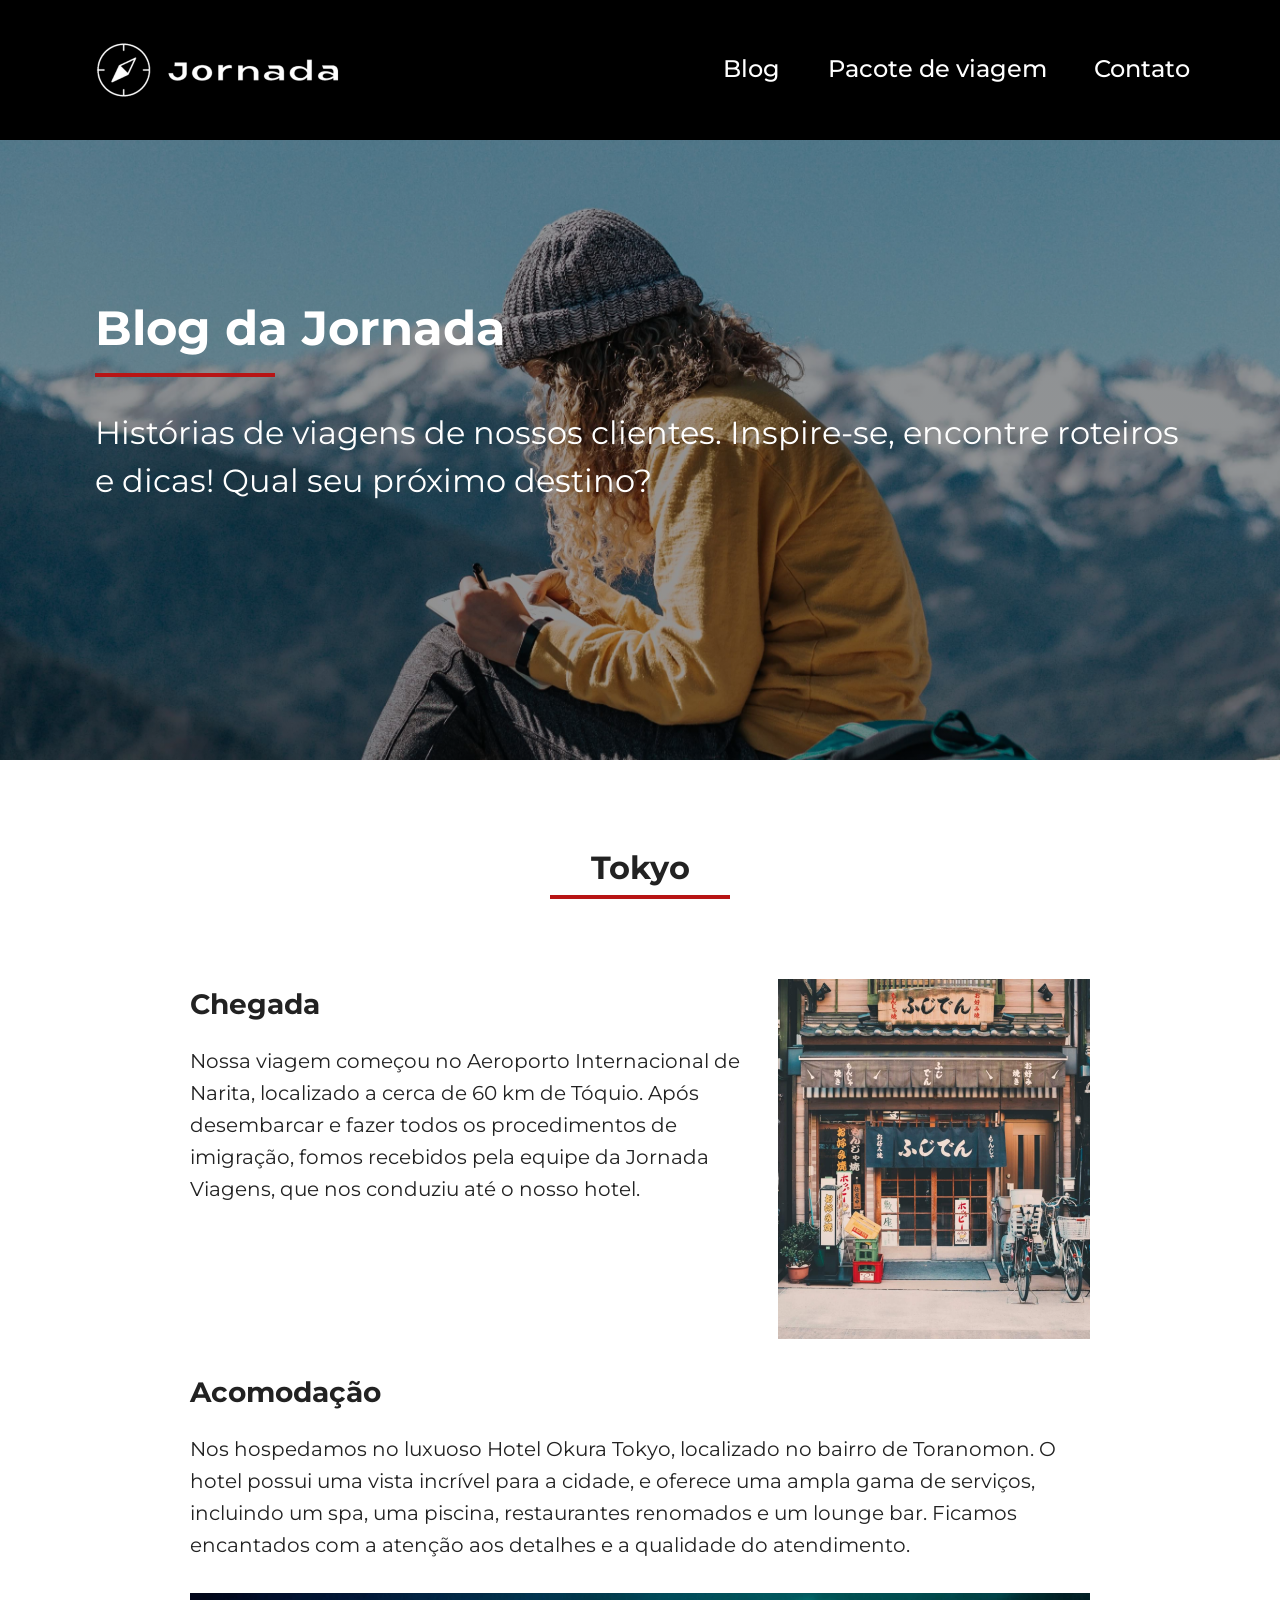
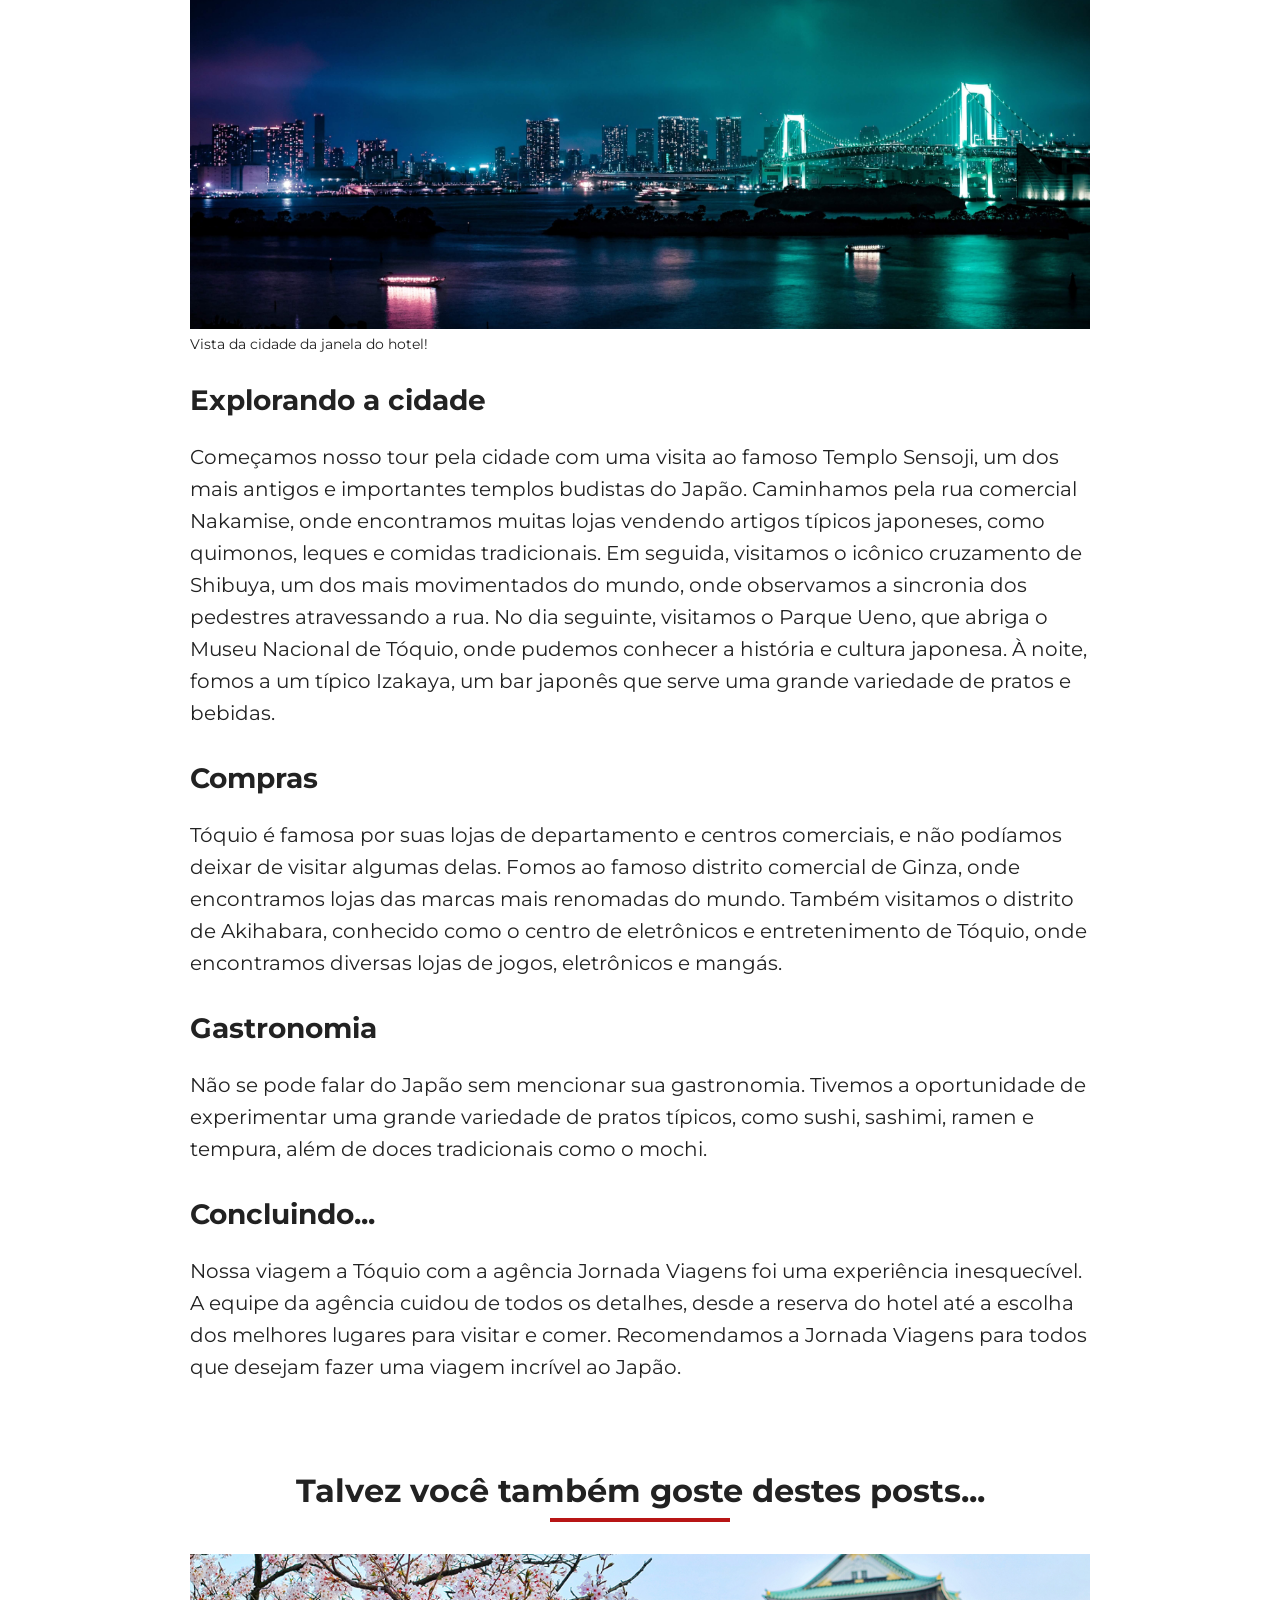
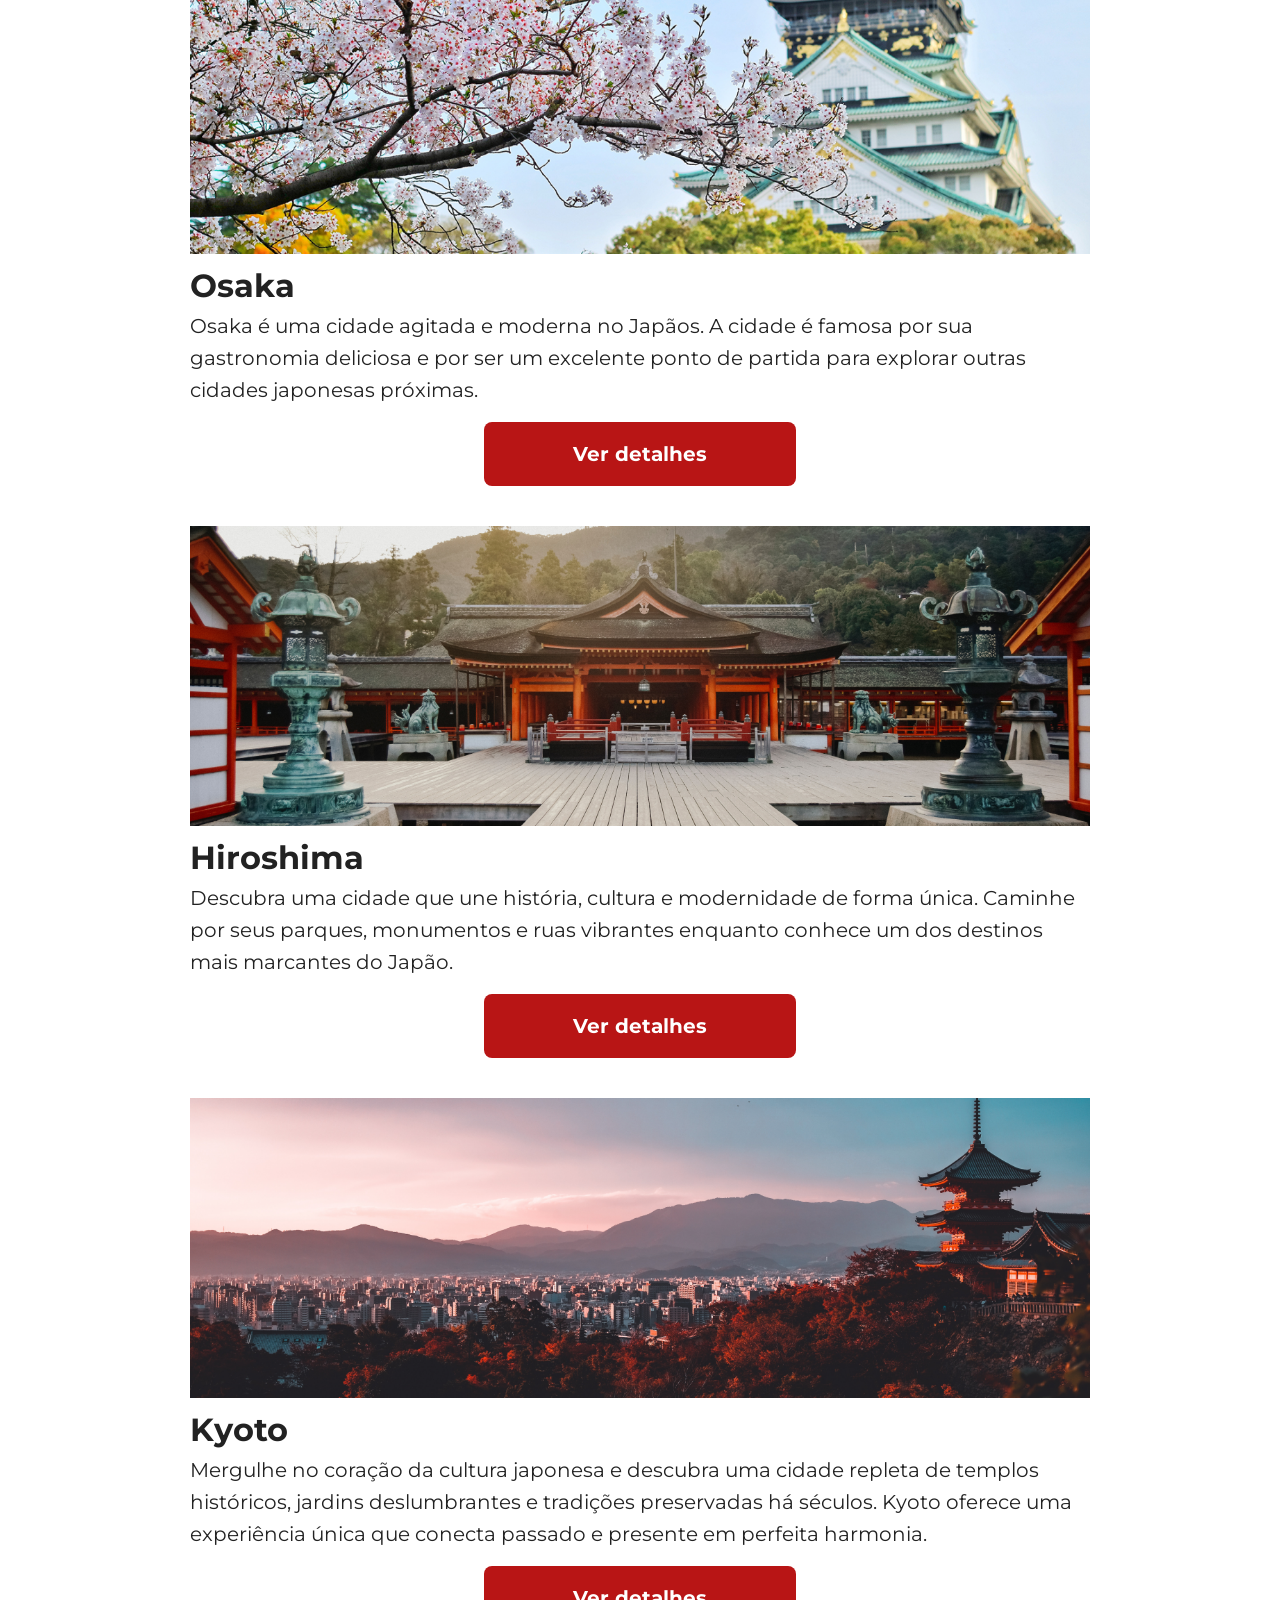
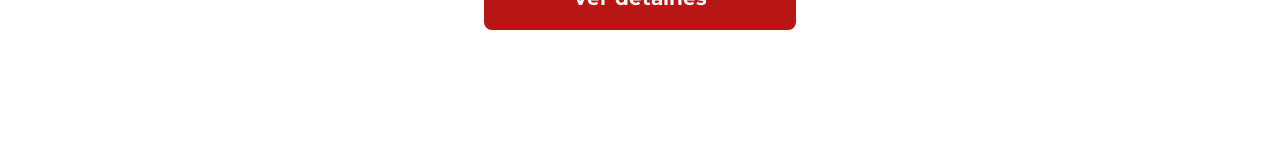
==== commit 5716fd17: "Finaliza section suggestion para tablet e desktop" ====
--- a/pages/blog.html
+++ b/pages/blog.html
@@ -3,7 +3,7 @@
   <head>
     <meta charset="UTF-8" />
     <meta name="viewport" content="width=device-width, initial-scale=1.0" />
-    <link rel="stylesheet" href="/css/style.css" />
+    <link rel="stylesheet" href="../css/style.css" />
     <title>Blog</title>
   </head>
   <body>
@@ -145,7 +145,7 @@
           <header>
             <div class="suggestion-img Osaka">
               <img
-                src="/img/Osaka_Mobile.png"
+                src="../img/Osaka_Mobile.png"
                 alt="Imagem de uma árvore cerejera"
               />
             </div>
@@ -168,10 +168,10 @@
         </article>
         <article class="suggestion-item">
           <header>
-            <div class="suggestion-img Osaka">
+            <div class="suggestion-img Hiroshima">
               <img
-                src="/img/Hiroshima_Mobile.png"
-                alt="Imagem de uma árvore cerejera"
+                src="../img/Hiroshima_Mobile.png"
+                alt="Imagem de ao que parece ser um templo"
               />
             </div>
             <h4 class="blog-suggestion-title">Hiroshima</h4>
@@ -193,10 +193,10 @@
         </article>
         <article class="suggestion-item">
           <header>
-            <div class="suggestion-img Osaka">
+            <div class="suggestion-img Kyoto">
               <img
-                src="/img/Kyoto_Mobile.png"
-                alt="Imagem de uma árvore cerejera"
+                src="../img/Kyoto_Mobile.png"
+                alt="Imagem da cidade de Kyoto fotograda ao longe em meio as árvores"
               />
             </div>
             <h4 class="blog-suggestion-title">Kyoto</h4>
@@ -212,7 +212,7 @@
               href="#"
               class="button"
               target="blank"
-              title="Veja mais detalhes do destino Osaka"
+              title="Veja mais detalhes do destino Kyoto"
               >Ver detalhes
             </a>
           </footer>
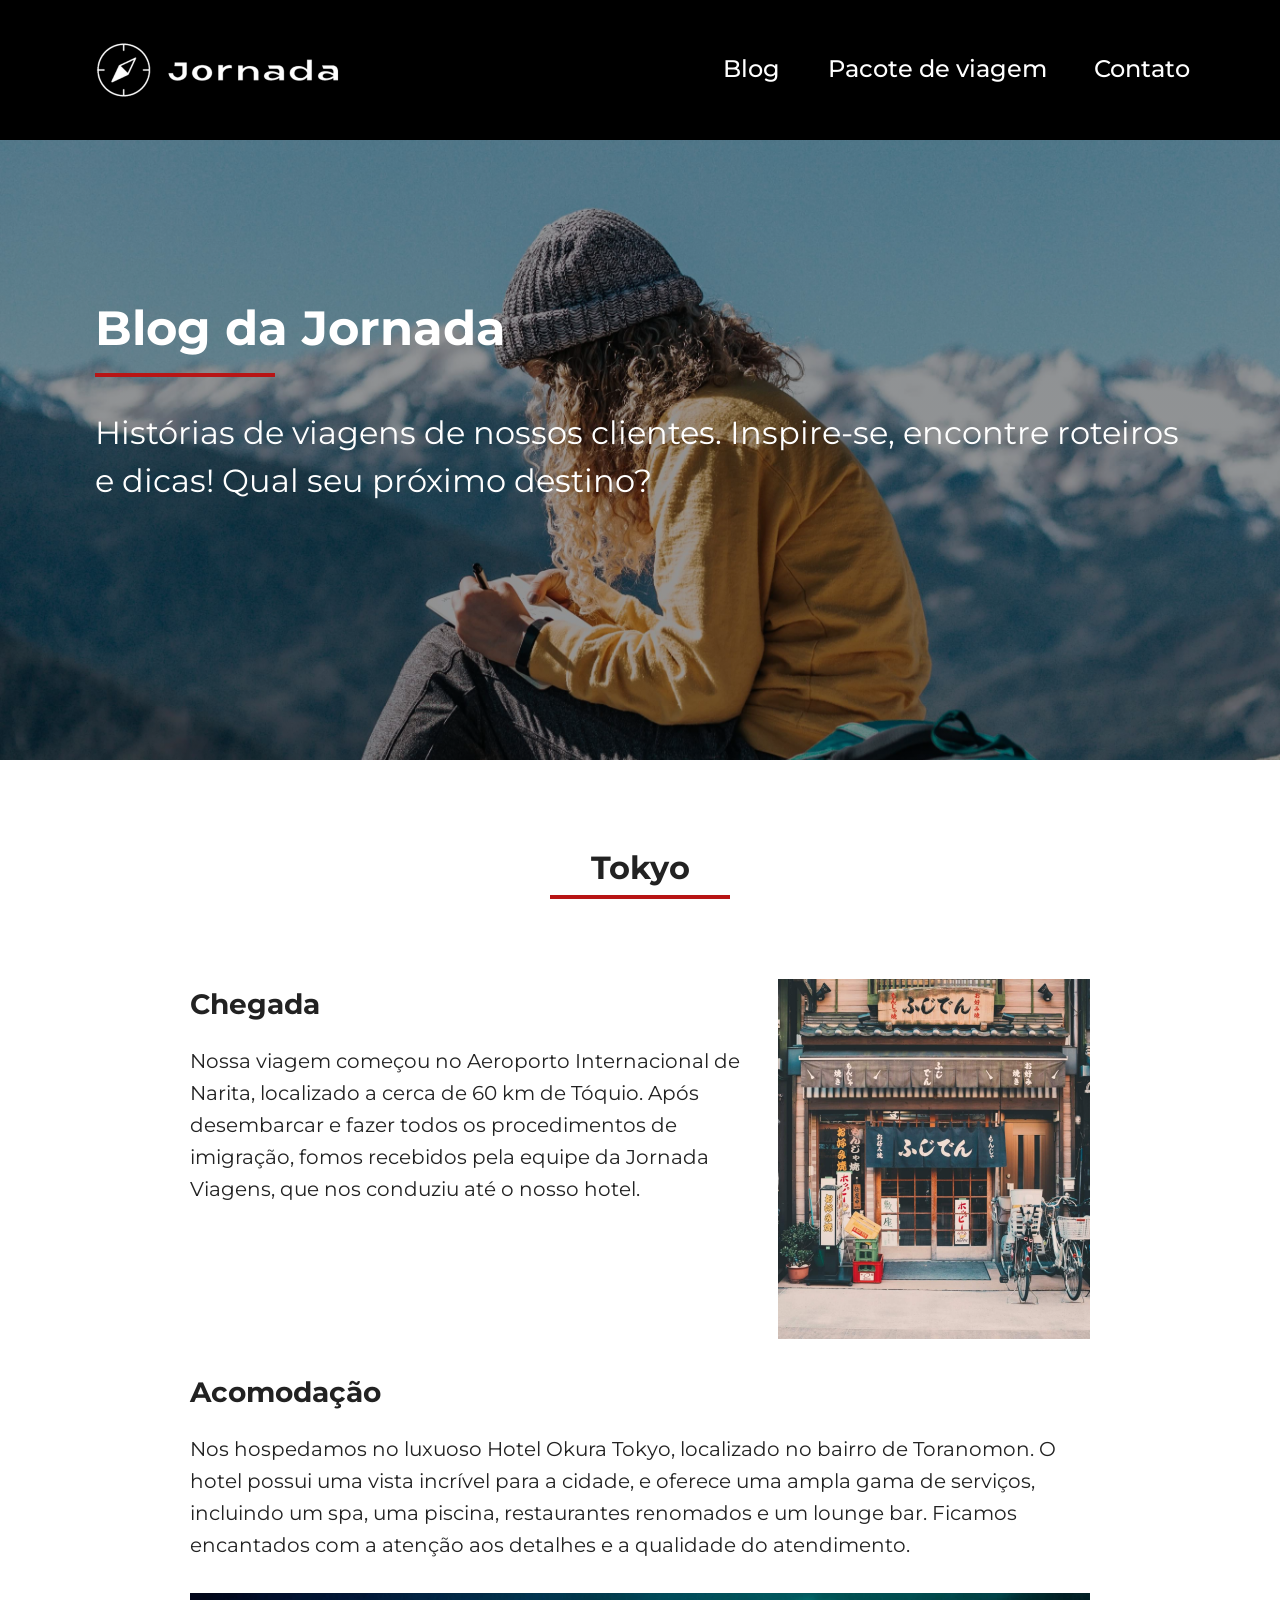
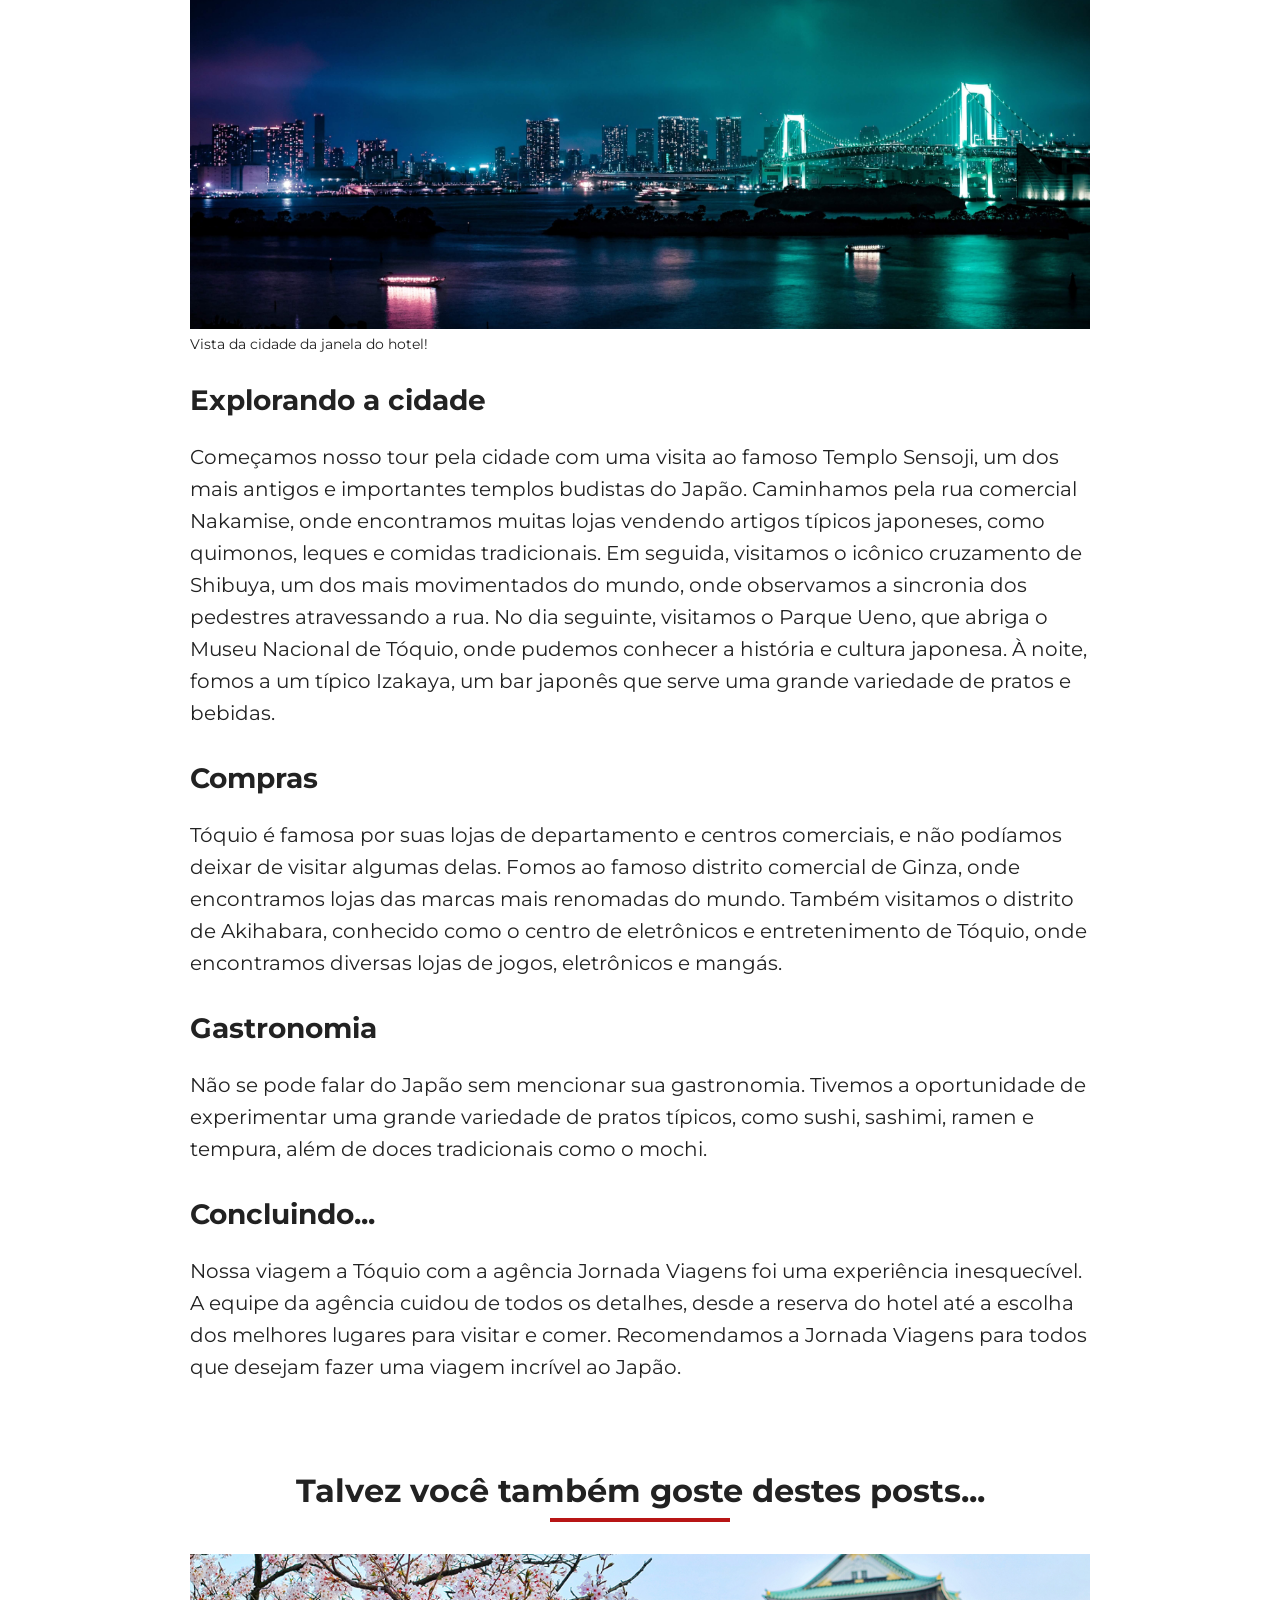
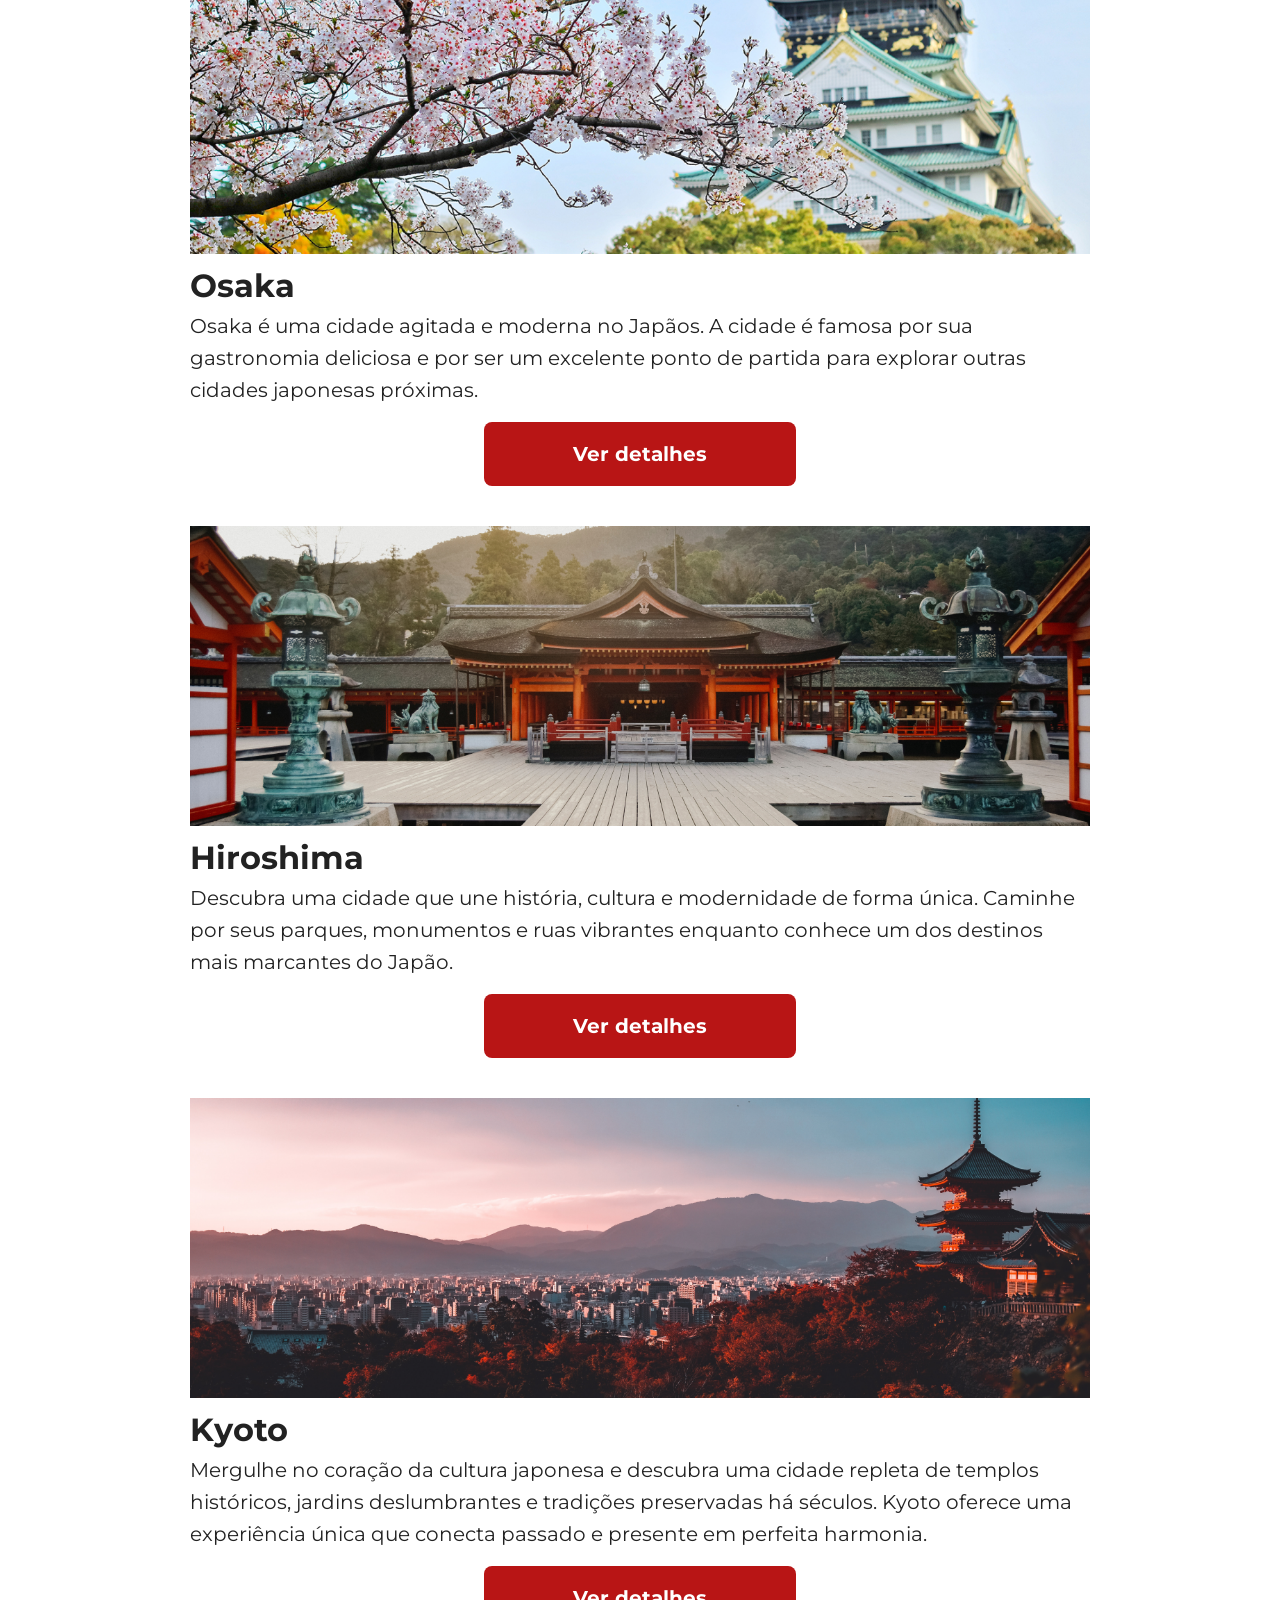
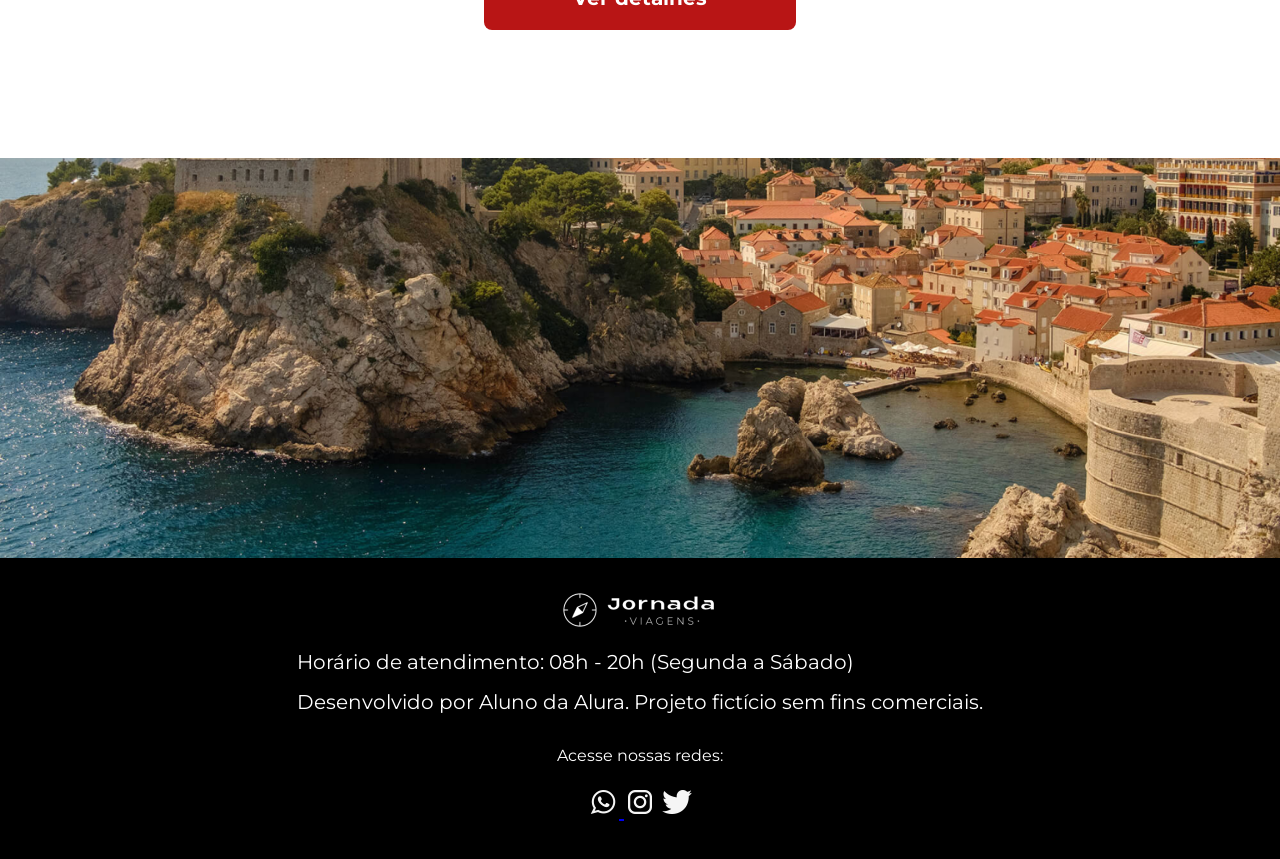
==== commit fc08d755: "implementa o main footer para a página blog" ====
--- a/pages/blog.html
+++ b/pages/blog.html
@@ -219,5 +219,44 @@
         </article>
       </div>
     </section>
+    <footer class="main_footer">
+      <div class="img_footer"></div>
+      <div class="footer_content">
+        <img src="../img/Logo_footer_main.png" class="img_logo_footer" alt="" />
+        <ul>
+          <li>Horário de atendimento: 08h - 20h (Segunda a Sábado)</li>
+          <li>
+            Desenvolvido por Aluno da Alura. Projeto fictício sem fins
+            comerciais.
+          </li>
+        </ul>
+        <div class="social_media">
+          <h3>Acesse nossas redes:</h3>
+
+          <a href="#">
+            <img
+              src="/img/icone_whatsapp.png"
+              alt="ícone da página do whatsapp"
+              target="_blank"
+              title="Acesse o nosso whatsapp"
+            />
+          </a>
+          <a href="#">
+            <img
+              src="/img/icone_instragram.png"
+              alt="ícone da página do Instagram"
+              target="_blank"
+              title="Acesse o nosso Instagram"
+          /></a>
+          <a href="#">
+            <img
+              src="/img/icone_twiter.png"
+              alt="ícone da página do Twitter"
+              target="_blank"
+              title="Acesse o nosso Twitter"
+          /></a>
+        </div>
+      </div>
+    </footer>
   </body>
 </html>
